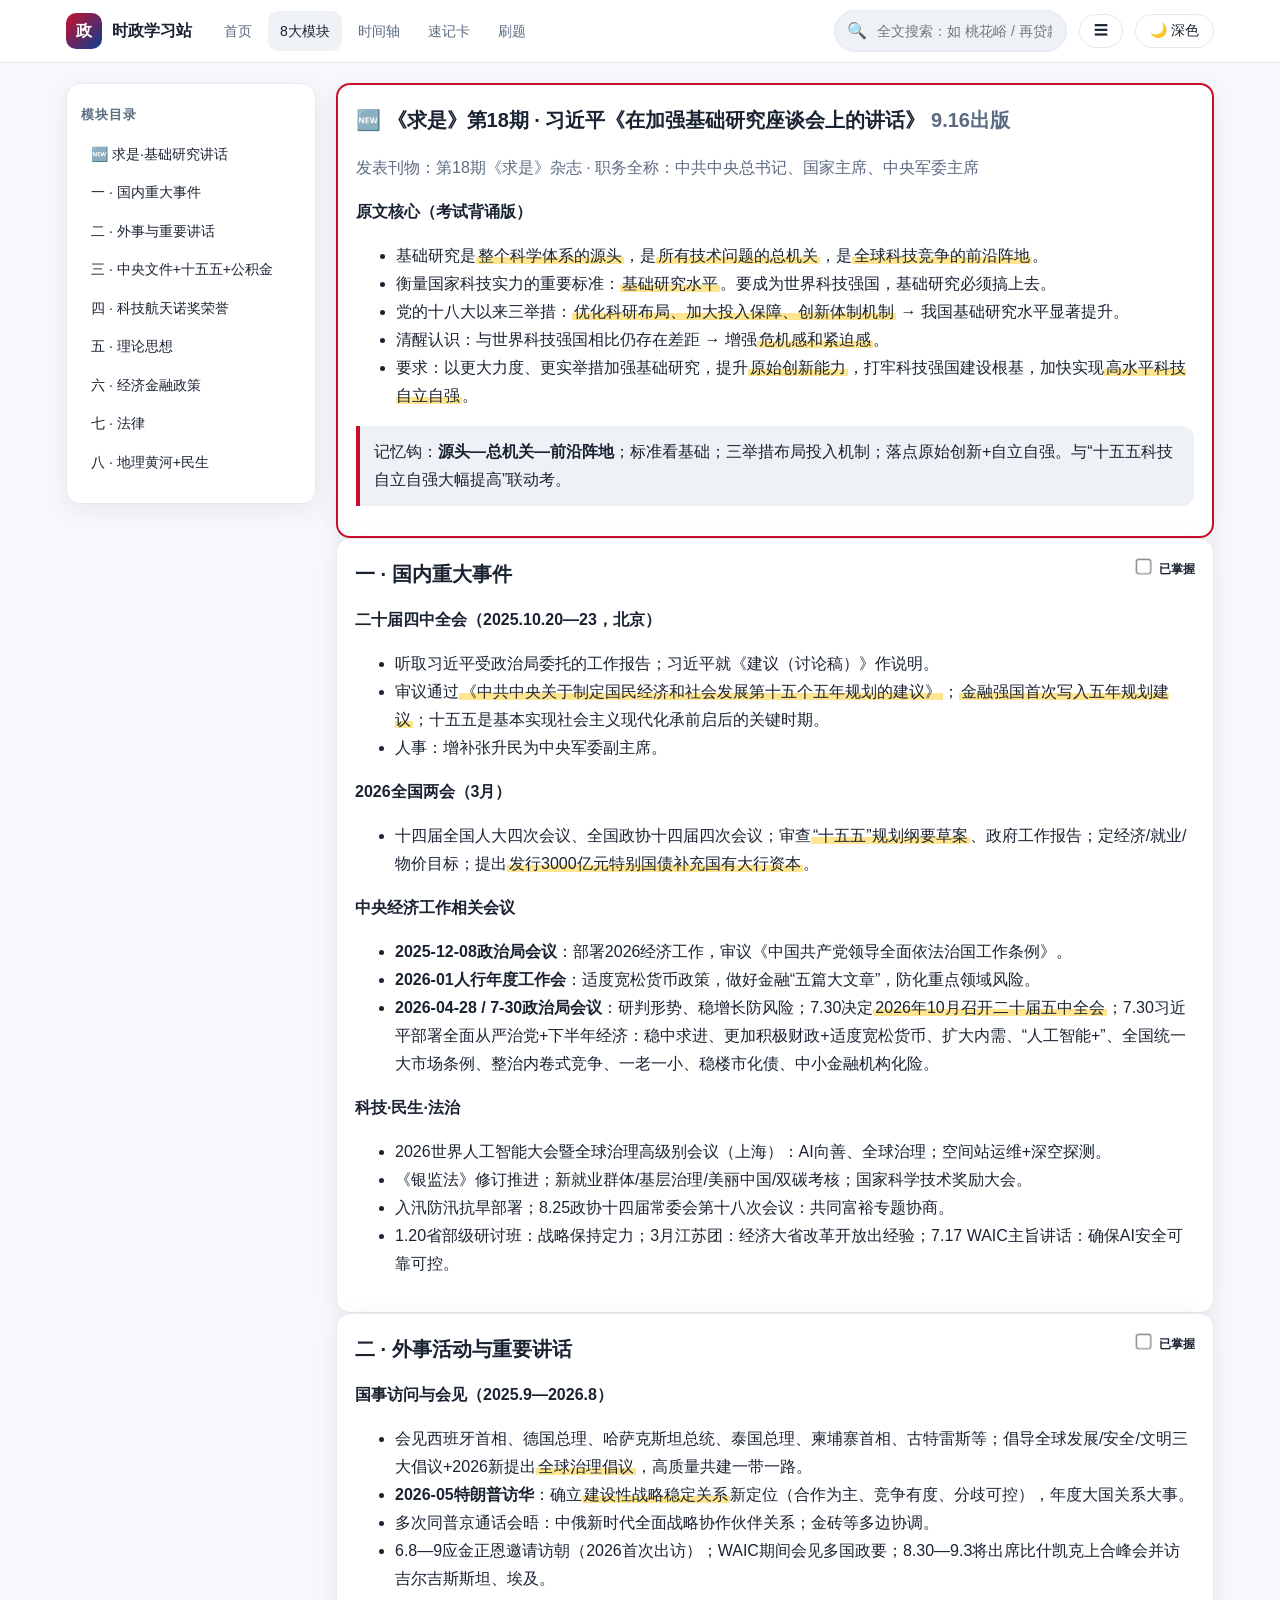
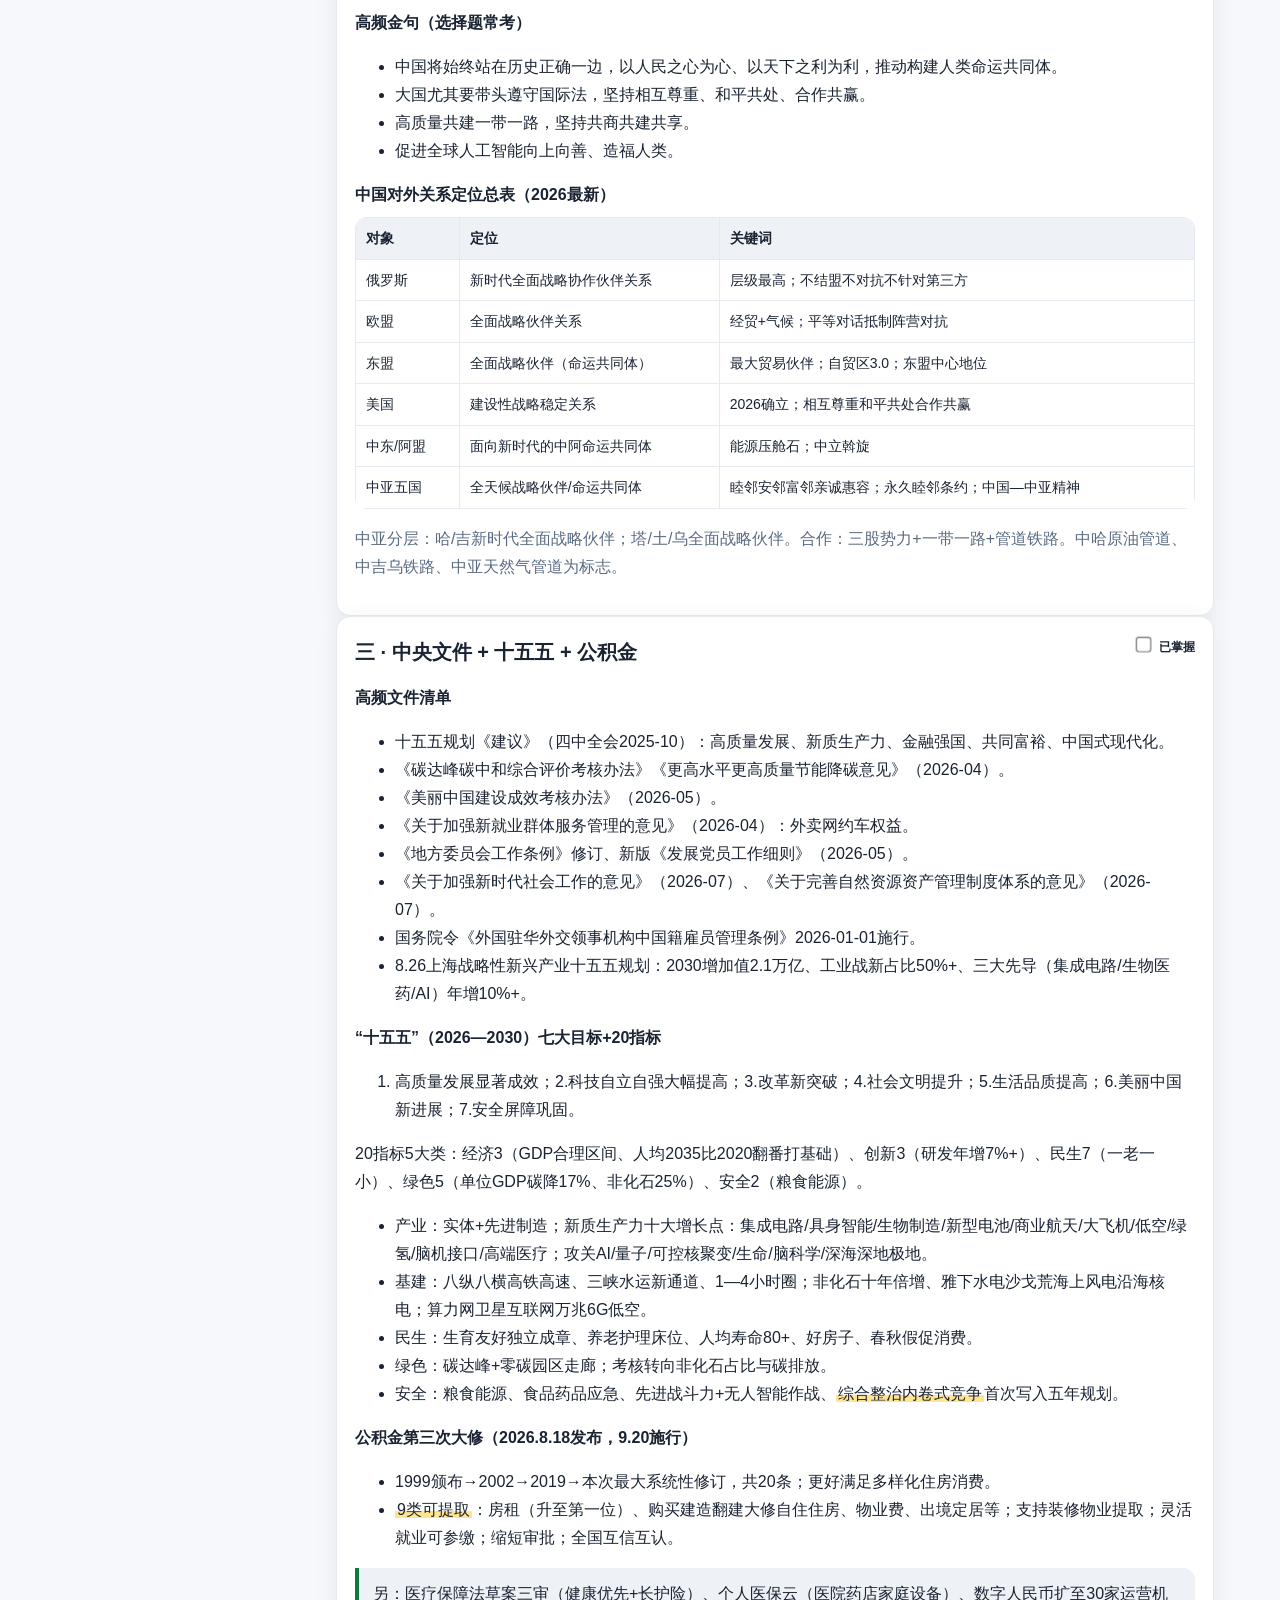
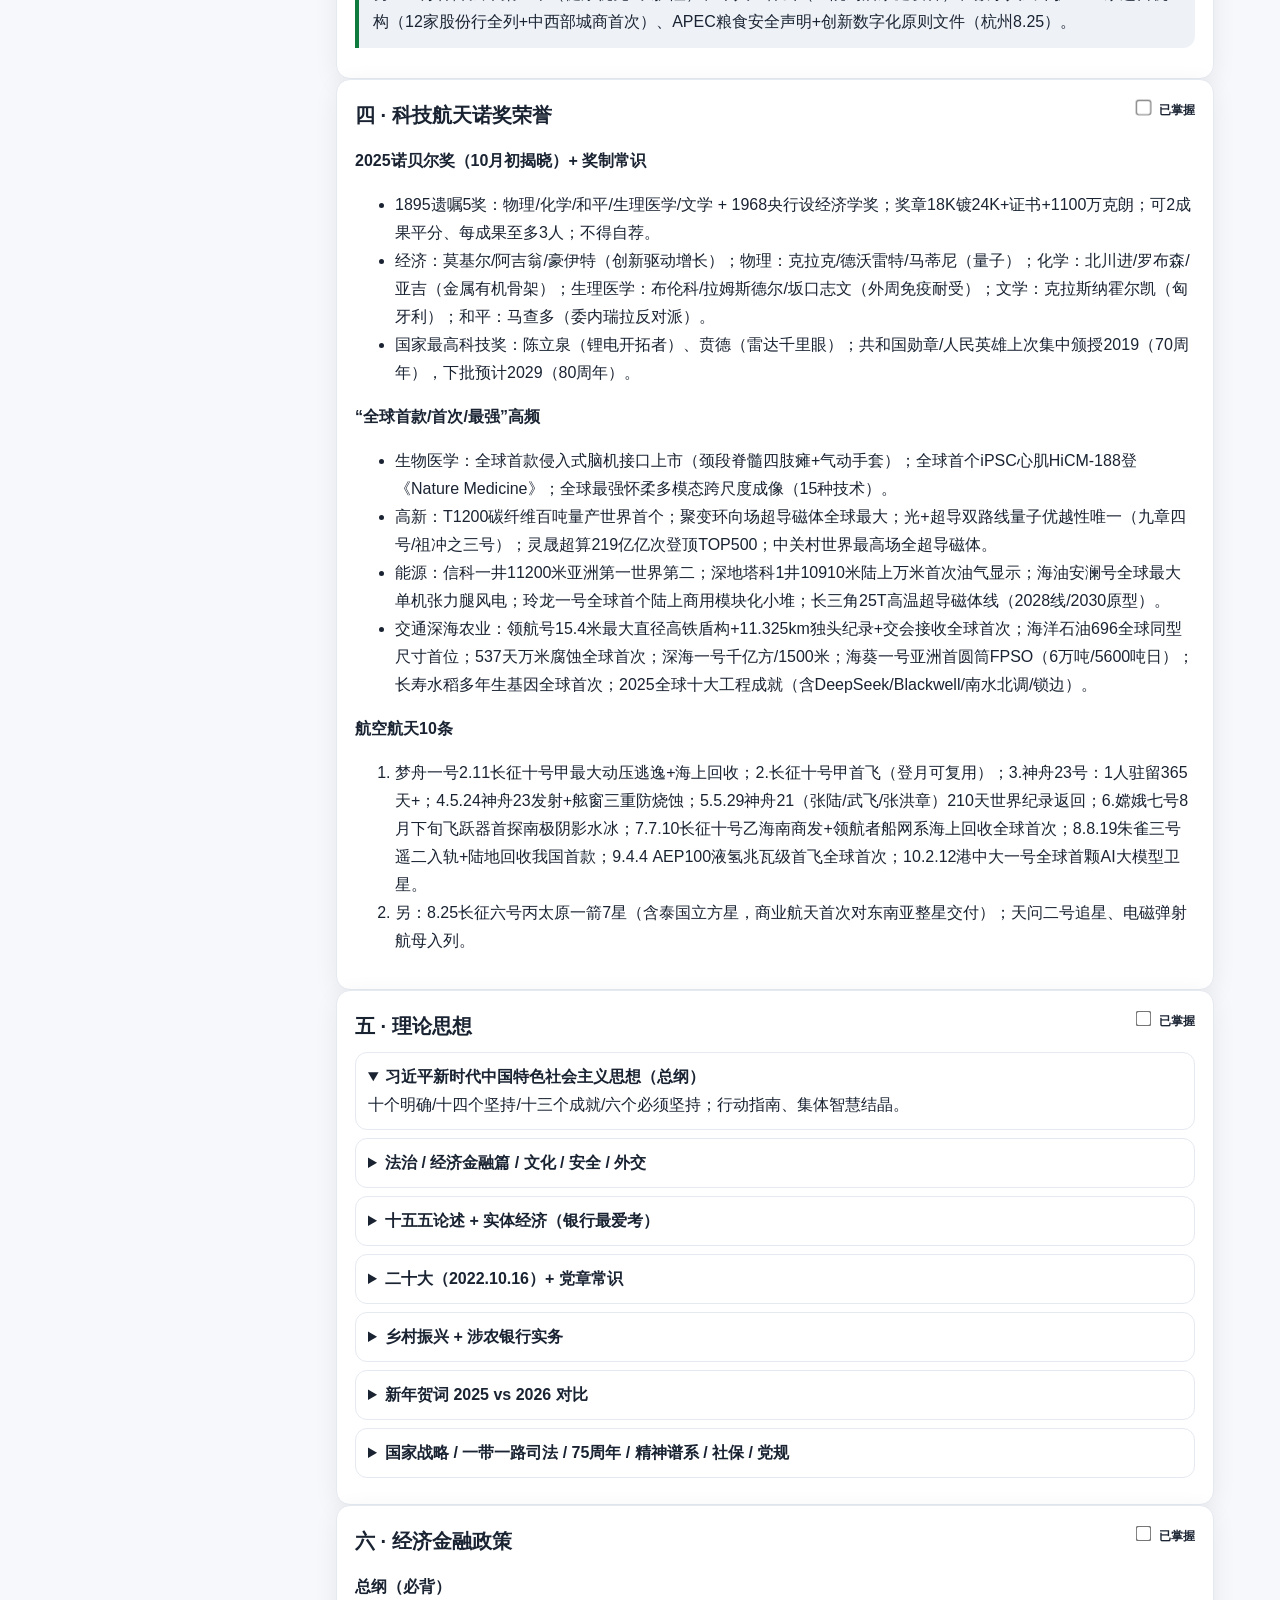
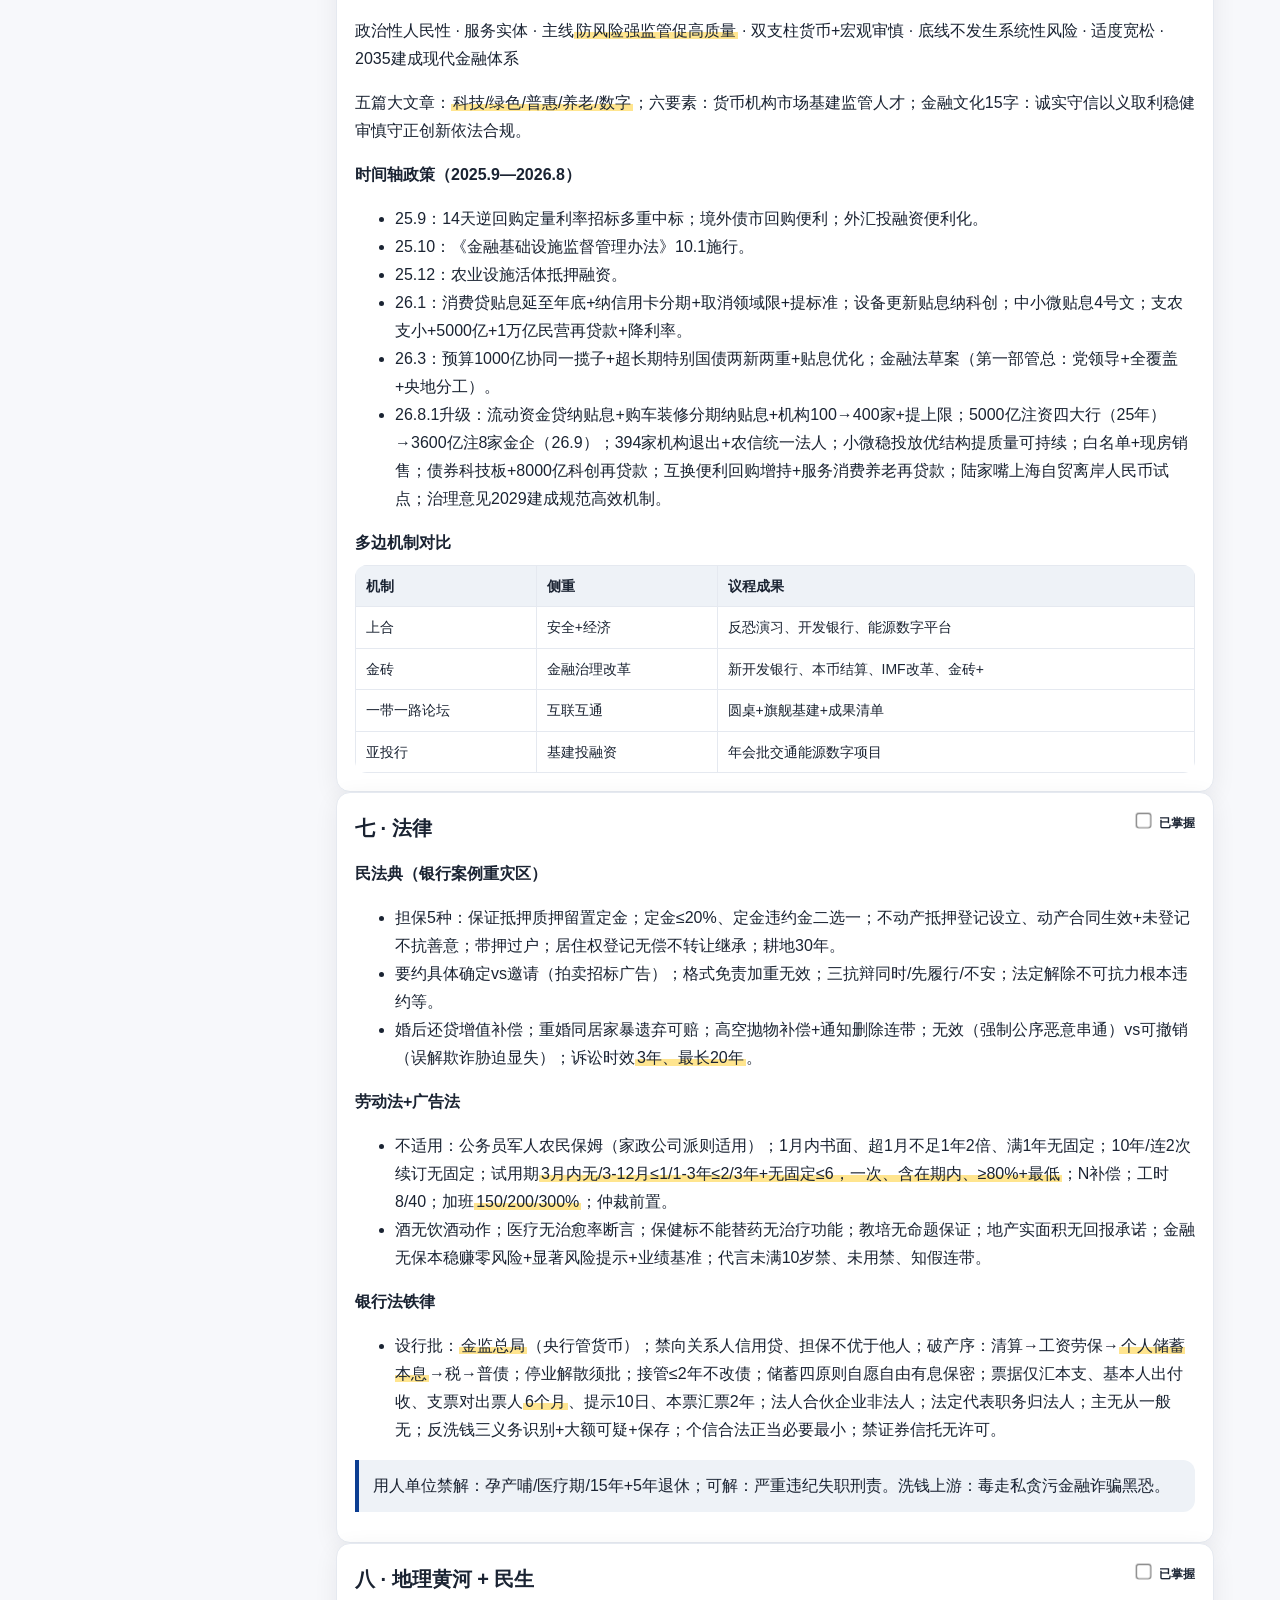
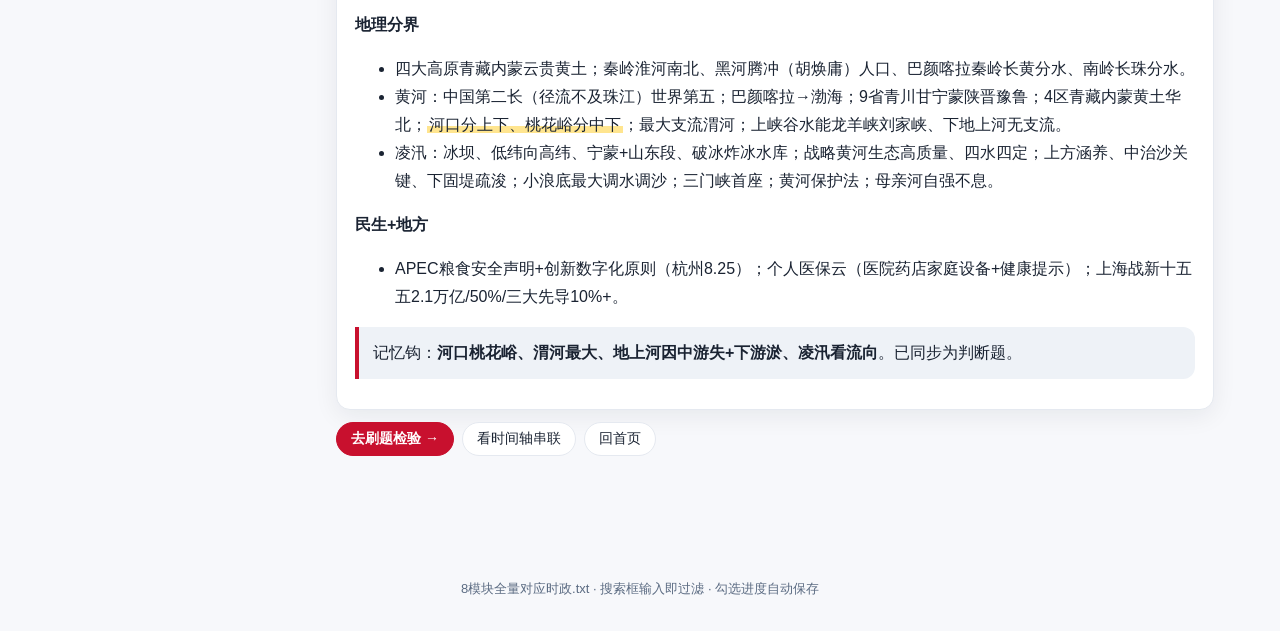
==== modules.html @ 28ad612c "Add GitHub Pages study site (8 modules, quiz, flashcards, timeline) + CNAME" ====
<!doctype html>
<html lang="zh-CN">
<head>
<meta charset="utf-8"><meta name="viewport" content="width=device-width,initial-scale=1">
<title>8大模块详解 · 时政学习站</title>
<link rel="stylesheet" href="assets/css/style.css">
</head>
<body>
<header class="topbar"><div class="topbar-in">
<a class="brand" href="index.html"><span class="brand-mark">政</span><span>时政学习站</span></a>
<nav class="nav"><a href="index.html">首页</a><a href="modules.html">8大模块</a><a href="timeline.html">时间轴</a><a href="flashcards.html">速记卡</a><a href="quiz.html">刷题</a></nav>
<div class="spacer"></div>
<div class="searchbox">🔍<input id="q" placeholder="全文搜索：如 桃花峪 / 再贷款 / 长护险…"></div>
<button class="btn ghost" id="menuBtn">☰</button>
<button class="btn" id="themeBtn" onclick="toggleTheme()">🌙 深色</button>
</div></header>
<div class="layout">
<aside class="side">
<h3>模块目录</h3>
<a href="#m0">🆕 求是·基础研究讲话</a>
<a href="#m1">一 · 国内重大事件</a>
<a href="#m2">二 · 外事与重要讲话</a>
<a href="#m3">三 · 中央文件+十五五+公积金</a>
<a href="#m4">四 · 科技航天诺奖荣誉</a>
<a href="#m5">五 · 理论思想</a>
<a href="#m6">六 · 经济金融政策</a>
<a href="#m7">七 · 法律</a>
<a href="#m8">八 · 地理黄河+民生</a>
<div class="muted" id="searchCount" style="font-size:13px;margin-top:8px"></div>
</aside>
<main class="main">

<div class="card section searchable" id="m0" style="border:2px solid var(--brand)">
<h2>🆕 《求是》第18期 · 习近平《在加强基础研究座谈会上的讲话》 <span class="muted">9.16出版</span></h2>
<p class="muted">发表刊物：第18期《求是》杂志 · 职务全称：中共中央总书记、国家主席、中央军委主席</p>
<h3>原文核心（考试背诵版）</h3>
<ul>
<li>基础研究是<span class="hl">整个科学体系的源头</span>，是<span class="hl">所有技术问题的总机关</span>，是<span class="hl">全球科技竞争的前沿阵地</span>。</li>
<li>衡量国家科技实力的重要标准：<span class="hl">基础研究水平</span>。要成为世界科技强国，基础研究必须搞上去。</li>
<li>党的十八大以来三举措：<span class="hl">优化科研布局、加大投入保障、创新体制机制</span> → 我国基础研究水平显著提升。</li>
<li>清醒认识：与世界科技强国相比仍存在差距 → 增强<span class="hl">危机感和紧迫感</span>。</li>
<li>要求：以更大力度、更实举措加强基础研究，提升<span class="hl">原始创新能力</span>，打牢科技强国建设根基，加快实现<span class="hl">高水平科技自立自强</span>。</li>
</ul>
<div class="callout">记忆钩：<b>源头—总机关—前沿阵地</b>；标准看基础；三举措布局投入机制；落点原始创新+自立自强。与“十五五科技自立自强大幅提高”联动考。</div>
</div>

<div class="card section searchable" id="m1">
<h2>一 · 国内重大事件 <label class="mark-done"><input type="checkbox" class="done" data-key="m1"> 已掌握</label></h2>
<h3>二十届四中全会（2025.10.20—23，北京）</h3>
<ul><li>听取习近平受政治局委托的工作报告；习近平就《建议（讨论稿）》作说明。</li>
<li>审议通过<span class="hl">《中共中央关于制定国民经济和社会发展第十五个五年规划的建议》</span>；<span class="hl">金融强国首次写入五年规划建议</span>；十五五是基本实现社会主义现代化承前启后的关键时期。</li>
<li>人事：增补张升民为中央军委副主席。</li></ul>
<h3>2026全国两会（3月）</h3>
<ul><li>十四届全国人大四次会议、全国政协十四届四次会议；审查<span class="hl">“十五五”规划纲要草案</span>、政府工作报告；定经济/就业/物价目标；提出<span class="hl">发行3000亿元特别国债补充国有大行资本</span>。</li></ul>
<h3>中央经济工作相关会议</h3>
<ul><li><b>2025-12-08政治局会议</b>：部署2026经济工作，审议《中国共产党领导全面依法治国工作条例》。</li>
<li><b>2026-01人行年度工作会</b>：适度宽松货币政策，做好金融“五篇大文章”，防化重点领域风险。</li>
<li><b>2026-04-28 / 7-30政治局会议</b>：研判形势、稳增长防风险；7.30决定<span class="hl">2026年10月召开二十届五中全会</span>；7.30习近平部署全面从严治党+下半年经济：稳中求进、更加积极财政+适度宽松货币、扩大内需、“人工智能+”、全国统一大市场条例、整治内卷式竞争、一老一小、稳楼市化债、中小金融机构化险。</li></ul>
<h3>科技·民生·法治</h3>
<ul><li>2026世界人工智能大会暨全球治理高级别会议（上海）：AI向善、全球治理；空间站运维+深空探测。</li>
<li>《银监法》修订推进；新就业群体/基层治理/美丽中国/双碳考核；国家科学技术奖励大会。</li>
<li>入汛防汛抗旱部署；8.25政协十四届常委会第十八次会议：共同富裕专题协商。</li>
<li>1.20省部级研讨班：战略保持定力；3月江苏团：经济大省改革开放出经验；7.17 WAIC主旨讲话：确保AI安全可靠可控。</li></ul>
</div>

<div class="card section searchable" id="m2">
<h2>二 · 外事活动与重要讲话 <label class="mark-done"><input type="checkbox" class="done" data-key="m2"> 已掌握</label></h2>
<h3>国事访问与会见（2025.9—2026.8）</h3>
<ul><li>会见西班牙首相、德国总理、哈萨克斯坦总统、泰国总理、柬埔寨首相、古特雷斯等；倡导全球发展/安全/文明三大倡议+2026新提出<span class="hl">全球治理倡议</span>，高质量共建一带一路。</li>
<li><b>2026-05特朗普访华</b>：确立<span class="hl">建设性战略稳定关系</span>新定位（合作为主、竞争有度、分歧可控），年度大国关系大事。</li>
<li>多次同普京通话会晤：中俄新时代全面战略协作伙伴关系；金砖等多边协调。</li>
<li>6.8—9应金正恩邀请访朝（2026首次出访）；WAIC期间会见多国政要；8.30—9.3将出席比什凯克上合峰会并访吉尔吉斯斯坦、埃及。</li></ul>
<h3>高频金句（选择题常考）</h3>
<ul><li>中国将始终站在历史正确一边，以人民之心为心、以天下之利为利，推动构建人类命运共同体。</li>
<li>大国尤其要带头遵守国际法，坚持相互尊重、和平共处、合作共赢。</li>
<li>高质量共建一带一路，坚持共商共建共享。</li>
<li>促进全球人工智能向上向善、造福人类。</li></ul>
<h3>中国对外关系定位总表（2026最新）</h3>
<table><tr><th>对象</th><th>定位</th><th>关键词</th></tr>
<tr><td>俄罗斯</td><td>新时代全面战略协作伙伴关系</td><td>层级最高；不结盟不对抗不针对第三方</td></tr>
<tr><td>欧盟</td><td>全面战略伙伴关系</td><td>经贸+气候；平等对话抵制阵营对抗</td></tr>
<tr><td>东盟</td><td>全面战略伙伴（命运共同体）</td><td>最大贸易伙伴；自贸区3.0；东盟中心地位</td></tr>
<tr><td>美国</td><td>建设性战略稳定关系</td><td>2026确立；相互尊重和平共处合作共赢</td></tr>
<tr><td>中东/阿盟</td><td>面向新时代的中阿命运共同体</td><td>能源压舱石；中立斡旋</td></tr>
<tr><td>中亚五国</td><td>全天候战略伙伴/命运共同体</td><td>睦邻安邻富邻亲诚惠容；永久睦邻条约；中国—中亚精神</td></tr></table>
<p class="muted">中亚分层：哈/吉新时代全面战略伙伴；塔/土/乌全面战略伙伴。合作：三股势力+一带一路+管道铁路。中哈原油管道、中吉乌铁路、中亚天然气管道为标志。</p>
</div>

<div class="card section searchable" id="m3">
<h2>三 · 中央文件 + 十五五 + 公积金 <label class="mark-done"><input type="checkbox" class="done" data-key="m3"> 已掌握</label></h2>
<h3>高频文件清单</h3>
<ul><li>十五五规划《建议》（四中全会2025-10）：高质量发展、新质生产力、金融强国、共同富裕、中国式现代化。</li>
<li>《碳达峰碳中和综合评价考核办法》《更高水平更高质量节能降碳意见》（2026-04）。</li>
<li>《美丽中国建设成效考核办法》（2026-05）。</li>
<li>《关于加强新就业群体服务管理的意见》（2026-04）：外卖网约车权益。</li>
<li>《地方委员会工作条例》修订、新版《发展党员工作细则》（2026-05）。</li>
<li>《关于加强新时代社会工作的意见》（2026-07）、《关于完善自然资源资产管理制度体系的意见》（2026-07）。</li>
<li>国务院令《外国驻华外交领事机构中国籍雇员管理条例》2026-01-01施行。</li>
<li>8.26上海战略性新兴产业十五五规划：2030增加值2.1万亿、工业战新占比50%+、三大先导（集成电路/生物医药/AI）年增10%+。</li></ul>
<h3>“十五五”（2026—2030）七大目标+20指标</h3>
<ol><li>高质量发展显著成效；2.科技自立自强大幅提高；3.改革新突破；4.社会文明提升；5.生活品质提高；6.美丽中国新进展；7.安全屏障巩固。</li></ol>
<p>20指标5大类：经济3（GDP合理区间、人均2035比2020翻番打基础）、创新3（研发年增7%+）、民生7（一老一小）、绿色5（单位GDP碳降17%、非化石25%）、安全2（粮食能源）。</p>
<ul><li>产业：实体+先进制造；新质生产力十大增长点：集成电路/具身智能/生物制造/新型电池/商业航天/大飞机/低空/绿氢/脑机接口/高端医疗；攻关AI/量子/可控核聚变/生命/脑科学/深海深地极地。</li>
<li>基建：八纵八横高铁高速、三峡水运新通道、1—4小时圈；非化石十年倍增、雅下水电沙戈荒海上风电沿海核电；算力网卫星互联网万兆6G低空。</li>
<li>民生：生育友好独立成章、养老护理床位、人均寿命80+、好房子、春秋假促消费。</li>
<li>绿色：碳达峰+零碳园区走廊；考核转向非化石占比与碳排放。</li>
<li>安全：粮食能源、食品药品应急、先进战斗力+无人智能作战、<span class="hl">综合整治内卷式竞争</span>首次写入五年规划。</li></ul>
<h3>公积金第三次大修（2026.8.18发布，9.20施行）</h3>
<ul><li>1999颁布→2002→2019→本次最大系统性修订，共20条；更好满足多样化住房消费。</li>
<li><span class="hl">9类可提取</span>：房租（升至第一位）、购买建造翻建大修自住住房、物业费、出境定居等；支持装修物业提取；灵活就业可参缴；缩短审批；全国互信互认。</li></ul>
<div class="callout green">另：医疗保障法草案三审（健康优先+长护险）、个人医保云（医院药店家庭设备）、数字人民币扩至30家运营机构（12家股份行全列+中西部城商首次）、APEC粮食安全声明+创新数字化原则文件（杭州8.25）。</div>
</div>

<div class="card section searchable" id="m4">
<h2>四 · 科技航天诺奖荣誉 <label class="mark-done"><input type="checkbox" class="done" data-key="m4"> 已掌握</label></h2>
<h3>2025诺贝尔奖（10月初揭晓）+ 奖制常识</h3>
<ul><li>1895遗嘱5奖：物理/化学/和平/生理医学/文学 + 1968央行设经济学奖；奖章18K镀24K+证书+1100万克朗；可2成果平分、每成果至多3人；不得自荐。</li>
<li>经济：莫基尔/阿吉翁/豪伊特（创新驱动增长）；物理：克拉克/德沃雷特/马蒂尼（量子）；化学：北川进/罗布森/亚吉（金属有机骨架）；生理医学：布伦科/拉姆斯德尔/坂口志文（外周免疫耐受）；文学：克拉斯纳霍尔凯（匈牙利）；和平：马查多（委内瑞拉反对派）。</li>
<li>国家最高科技奖：陈立泉（锂电开拓者）、贲德（雷达千里眼）；共和国勋章/人民英雄上次集中颁授2019（70周年），下批预计2029（80周年）。</li></ul>
<h3>“全球首款/首次/最强”高频</h3>
<ul><li>生物医学：全球首款侵入式脑机接口上市（颈段脊髓四肢瘫+气动手套）；全球首个iPSC心肌HiCM-188登《Nature Medicine》；全球最强怀柔多模态跨尺度成像（15种技术）。</li>
<li>高新：T1200碳纤维百吨量产世界首个；聚变环向场超导磁体全球最大；光+超导双路线量子优越性唯一（九章四号/祖冲之三号）；灵晟超算219亿亿次登顶TOP500；中关村世界最高场全超导磁体。</li>
<li>能源：信科一井11200米亚洲第一世界第二；深地塔科1井10910米陆上万米首次油气显示；海油安澜号全球最大单机张力腿风电；玲龙一号全球首个陆上商用模块化小堆；长三角25T高温超导磁体线（2028线/2030原型）。</li>
<li>交通深海农业：领航号15.4米最大直径高铁盾构+11.325km独头纪录+交会接收全球首次；海洋石油696全球同型尺寸首位；537天万米腐蚀全球首次；深海一号千亿方/1500米；海葵一号亚洲首圆筒FPSO（6万吨/5600吨日）；长寿水稻多年生基因全球首次；2025全球十大工程成就（含DeepSeek/Blackwell/南水北调/锁边）。</li></ul>
<h3>航空航天10条</h3>
<ol><li>梦舟一号2.11长征十号甲最大动压逃逸+海上回收；2.长征十号甲首飞（登月可复用）；3.神舟23号：1人驻留365天+；4.5.24神舟23发射+舷窗三重防烧蚀；5.5.29神舟21（张陆/武飞/张洪章）210天世界纪录返回；6.嫦娥七号8月下旬飞跃器首探南极阴影水冰；7.7.10长征十号乙海南商发+领航者船网系海上回收全球首次；8.8.19朱雀三号遥二入轨+陆地回收我国首款；9.4.4 AEP100液氢兆瓦级首飞全球首次；10.2.12港中大一号全球首颗AI大模型卫星。</li>
<li>另：8.25长征六号丙太原一箭7星（含泰国立方星，商业航天首次对东南亚整星交付）；天问二号追星、电磁弹射航母入列。</li></ol>
</div>

<div class="card section searchable" id="m5">
<h2>五 · 理论思想 <label class="mark-done"><input type="checkbox" class="done" data-key="m5"> 已掌握</label></h2>
<details open><summary>习近平新时代中国特色社会主义思想（总纲）</summary>十个明确/十四个坚持/十三个成就/六个必须坚持；行动指南、集体智慧结晶。</details>
<details><summary>法治 / 经济金融篇 / 文化 / 安全 / 外交</summary>
<ul><li>法治：党领导是根本保证、以人民为中心、依宪治国执政、统筹国内涉外。</li>
<li>经济金融篇：党中央集中统一领导；人民性；实体为天职、防风险根本任务；建金融强国走中国特色之路。</li>
<li>文化：立德树人时代新人、文化强国中华现代文明、党管媒体、根魂是优秀传统文化。</li>
<li>总体国家安全观：人民宗旨/政治根本/经济基础/军科文社保障/国际依托；统筹发展安全；政治安全根本；黑天鹅灰犀牛。</li>
<li>外交：人类命运共同体宗旨；党中央权威统领；不走国强必霸；一带一路百花园。</li></ul></details>
<details><summary>十五五论述 + 实体经济（银行最爱考）</summary>
<ul><li>说明文件：四中全会《关于建议的说明》；定位夯实基础全面发力；主题高质量发展；动力高水平自立自强+新质生产力；任务做强内循环/共同富裕/统筹安全；原则投资于物与人双向赋能。</li>
<li>实体：立身之本财富源泉强盛支柱；制造强国三化高端智能绿色；数实融合；苦练内功应对外部。</li></ul></details>
<details><summary>二十大（2022.10.16）+ 党章常识</summary>
<ul><li>两步走：2020-35基本实现现代化、35-中叶强国；中国式现代化五特征；首要高质量发展；全过程民主法治文化民生安全统一党建自我革命。</li>
<li>最高理想共产主义；最大优势密切联系群众；第一要务发展；象征党徽党旗；最高机关全国代表大会+中央委员会；六职权听审议定改选。</li></ul></details>
<details><summary>乡村振兴 + 涉农银行实务</summary>总目标农业农村现代化；总方针优先+四优先；20字方针（兴旺重点/宜居关键/文明保障/治理基础/富裕根本）；五大振兴；25/35/50三阶段；核心共同富裕；丰收节秋分/三权分置；普惠涉农不良容忍3%；现金流还款；信用档案；农行智慧三农头雁100万。</details>
<details><summary>新年贺词 2025 vs 2026 对比</summary>
<table><tr><th></th><th>2025贺词（回顾2024）</th><th>2026贺词（回顾2025）</th></tr>
<tr><td>总量</td><td>GDP超130万亿/粮1.4万亿斤</td><td>GDP140万亿/十四五收官/十五五开局</td></tr>
<tr><td>科技</td><td>新能源车1000万辆/嫦娥六号月背/梦想号/深中通道</td><td>天问二号/电磁弹射航母/AI大模型芯片</td></tr>
<tr><td>文化</td><td>麦积山/六尺巷传承</td><td>文博非遗热/悟空哪吒顶流</td></tr>
<tr><td>外交</td><td>一带一路/中非峰会</td><td>全球治理倡议/上合天津峰会/海南封关</td></tr>
<tr><td>金句</td><td>梦虽遥追则能达</td><td>山海寻梦不觉其远；小家热大家盛</td></tr></table>
<p class="muted">另：抗战胜利80周年+设台湾光复纪念日+两岸血浓于水统一大势。</p></details>
<details><summary>国家战略 / 一带一路司法 / 75周年 / 精神谱系 / 社保 / 党规</summary>
<ul><li>中国式现代化五特征；规划法定；创新核心第一动力；法治固稳利长远。</li>
<li>一带一路：150国30组织230份；司法互惠纽约公约CISG西部陆海新通道。</li>
<li>75周年：GDP679亿→126万亿/人均1.27万/货物5.9万亿7年第一；创新12位/研发第二；脱贫全面胜/7.4亿就业；79刑法/11体系/废劳教疑罪从无。</li>
<li>精神：源头建党精神；新时代脱贫抗疫三牛科学家企业家探月北斗丝路；劳模劳动工匠塞罕坝抗震。</li>
<li>社保：安全网调节器减震器；养老10.76亿95%；职业伤害试点全面推；长护险第六险十五五全覆盖；政策找人/收入+支出/15分钟圈一卡通。</li>
<li>党规：灵魂习思想；最高原则两个维护；1+4（党章+组织领导自身监督）；请示报告/八项规定减负厉行节约/问责/个人事项报告。</li></ul></details>
</div>

<div class="card section searchable" id="m6">
<h2>六 · 经济金融政策 <label class="mark-done"><input type="checkbox" class="done" data-key="m6"> 已掌握</label></h2>
<h3>总纲（必背）</h3>
<p>政治性人民性 · 服务实体 · 主线<span class="hl">防风险强监管促高质量</span> · 双支柱货币+宏观审慎 · 底线不发生系统性风险 · 适度宽松 · 2035建成现代金融体系</p>
<p>五篇大文章：<span class="hl">科技/绿色/普惠/养老/数字</span>；六要素：货币机构市场基建监管人才；金融文化15字：诚实守信以义取利稳健审慎守正创新依法合规。</p>
<h3>时间轴政策（2025.9—2026.8）</h3>
<ul><li>25.9：14天逆回购定量利率招标多重中标；境外债市回购便利；外汇投融资便利化。</li>
<li>25.10：《金融基础设施监督管理办法》10.1施行。</li>
<li>25.12：农业设施活体抵押融资。</li>
<li>26.1：消费贷贴息延至年底+纳信用卡分期+取消领域限+提标准；设备更新贴息纳科创；中小微贴息4号文；支农支小+5000亿+1万亿民营再贷款+降利率。</li>
<li>26.3：预算1000亿协同一揽子+超长期特别国债两新两重+贴息优化；金融法草案（第一部管总：党领导+全覆盖+央地分工）。</li>
<li>26.8.1升级：流动资金贷纳贴息+购车装修分期纳贴息+机构100→400家+提上限；5000亿注资四大行（25年）→3600亿注8家金企（26.9）；394家机构退出+农信统一法人；小微稳投放优结构提质量可持续；白名单+现房销售；债券科技板+8000亿科创再贷款；互换便利回购增持+服务消费养老再贷款；陆家嘴上海自贸离岸人民币试点；治理意见2029建成规范高效机制。</li></ul>
<h3>多边机制对比</h3>
<table><tr><th>机制</th><th>侧重</th><th>议程成果</th></tr>
<tr><td>上合</td><td>安全+经济</td><td>反恐演习、开发银行、能源数字平台</td></tr>
<tr><td>金砖</td><td>金融治理改革</td><td>新开发银行、本币结算、IMF改革、金砖+</td></tr>
<tr><td>一带一路论坛</td><td>互联互通</td><td>圆桌+旗舰基建+成果清单</td></tr>
<tr><td>亚投行</td><td>基建投融资</td><td>年会批交通能源数字项目</td></tr></table>
</div>

<div class="card section searchable" id="m7">
<h2>七 · 法律 <label class="mark-done"><input type="checkbox" class="done" data-key="m7"> 已掌握</label></h2>
<h3>民法典（银行案例重灾区）</h3>
<ul><li>担保5种：保证抵押质押留置定金；定金≤20%、定金违约金二选一；不动产抵押登记设立、动产合同生效+未登记不抗善意；带押过户；居住权登记无偿不转让继承；耕地30年。</li>
<li>要约具体确定vs邀请（拍卖招标广告）；格式免责加重无效；三抗辩同时/先履行/不安；法定解除不可抗力根本违约等。</li>
<li>婚后还贷增值补偿；重婚同居家暴遗弃可赔；高空抛物补偿+通知删除连带；无效（强制公序恶意串通）vs可撤销（误解欺诈胁迫显失）；诉讼时效<span class="hl">3年、最长20年</span>。</li></ul>
<h3>劳动法+广告法</h3>
<ul><li>不适用：公务员军人农民保姆（家政公司派则适用）；1月内书面、超1月不足1年2倍、满1年无固定；10年/连2次续订无固定；试用期<span class="hl">3月内无/3-12月≤1/1-3年≤2/3年+无固定≤6，一次、含在期内、≥80%+最低</span>；N补偿；工时8/40；加班<span class="hl">150/200/300%</span>；仲裁前置。</li>
<li>酒无饮酒动作；医疗无治愈率断言；保健标不能替药无治疗功能；教培无命题保证；地产实面积无回报承诺；金融无保本稳赚零风险+显著风险提示+业绩基准；代言未满10岁禁、未用禁、知假连带。</li></ul>
<h3>银行法铁律</h3>
<ul><li>设行批：<span class="hl">金监总局</span>（央行管货币）；禁向关系人信用贷、担保不优于他人；破产序：清算→工资劳保→<span class="hl">个人储蓄本息</span>→税→普债；停业解散须批；接管≤2年不改债；储蓄四原则自愿自由有息保密；票据仅汇本支、基本人出付收、支票对出票人<span class="hl">6个月</span>、提示10日、本票汇票2年；法人合伙企业非法人；法定代表职务归法人；主无从一般无；反洗钱三义务识别+大额可疑+保存；个信合法正当必要最小；禁证券信托无许可。</li></ul>
<div class="callout blue">用人单位禁解：孕产哺/医疗期/15年+5年退休；可解：严重违纪失职刑责。洗钱上游：毒走私贪污金融诈骗黑恐。</div>
</div>

<div class="card section searchable" id="m8">
<h2>八 · 地理黄河 + 民生 <label class="mark-done"><input type="checkbox" class="done" data-key="m8"> 已掌握</label></h2>
<h3>地理分界</h3>
<ul><li>四大高原青藏内蒙云贵黄土；秦岭淮河南北、黑河腾冲（胡焕庸）人口、巴颜喀拉秦岭长黄分水、南岭长珠分水。</li>
<li>黄河：中国第二长（径流不及珠江）世界第五；巴颜喀拉→渤海；9省青川甘宁蒙陕晋豫鲁；4区青藏内蒙黄土华北；<span class="hl">河口分上下、桃花峪分中下</span>；最大支流渭河；上峡谷水能龙羊峡刘家峡、下地上河无支流。</li>
<li>凌汛：冰坝、低纬向高纬、宁蒙+山东段、破冰炸冰水库；战略黄河生态高质量、四水四定；上方涵养、中治沙关键、下固堤疏浚；小浪底最大调水调沙；三门峡首座；黄河保护法；母亲河自强不息。</li></ul>
<h3>民生+地方</h3>
<ul><li>APEC粮食安全声明+创新数字化原则（杭州8.25）；个人医保云（医院药店家庭设备+健康提示）；上海战新十五五2.1万亿/50%/三大先导10%+。</li></ul>
<div class="callout">记忆钩：<b>河口桃花峪、渭河最大、地上河因中游失+下游淤、凌汛看流向</b>。已同步为判断题。</div>
</div>

<div class="toolbar"><a href="quiz.html"><button class="btn primary">去刷题检验 →</button></a><a href="timeline.html"><button class="btn">看时间轴串联</button></a><a href="index.html"><button class="btn">回首页</button></a></div>
</main>
</div>
<button class="btn primary" id="toTop">↑ 回顶</button>
<footer class="foot">8模块全量对应时政.txt · 搜索框输入即过滤 · 勾选进度自动保存</footer>
<script src="assets/js/app.js"></script>
</body>
</html>
---- assets/css/style.css ----
:root{
  --bg:#f7f8fb; --card:#ffffff; --text:#1a2332; --muted:#5b6b82;
  --line:#e5e9f0; --brand:#c8102e; --brand2:#0b3d91; --gold:#b8860b;
  --green:#0e7a3d; --chip:#eef2f7; --shadow:0 6px 24px rgba(16,24,40,.07);
  --radius:14px;
}
[data-theme="dark"]{
  --bg:#0f1420; --card:#171e30; --text:#e8edf5; --muted:#9aa8c0;
  --line:#263049; --chip:#202a42; --shadow:0 6px 24px rgba(0,0,0,.4);
}
*{box-sizing:border-box}
html{scroll-behavior:smooth}
body{margin:0;background:var(--bg);color:var(--text);font:16px/1.75 -apple-system,BlinkMacSystemFont,"Segoe UI","PingFang SC","Hiragino Sans GB","Microsoft YaHei",sans-serif}
a{color:var(--brand2)}
[data-theme="dark"] a{color:#8fb4ff}
.topbar{position:sticky;top:0;z-index:50;background:var(--card);border-bottom:1px solid var(--line);backdrop-filter:blur(8px)}
.topbar-in{max-width:1180px;margin:0 auto;padding:10px 16px;display:flex;gap:12px;align-items:center}
.brand{display:flex;gap:10px;align-items:center;text-decoration:none;color:var(--text);font-weight:800}
.brand-mark{width:36px;height:36px;border-radius:10px;background:linear-gradient(135deg,var(--brand),var(--brand2));color:#fff;display:grid;place-items:center;font-weight:900}
.nav{display:flex;gap:4px;flex-wrap:wrap;margin-left:8px}
.nav a{text-decoration:none;color:var(--muted);padding:8px 12px;border-radius:10px;font-size:14px}
.nav a.active,.nav a:hover{background:var(--chip);color:var(--text)}
.spacer{flex:1}
.searchbox{display:flex;align-items:center;gap:8px;background:var(--chip);border:1px solid var(--line);border-radius:999px;padding:6px 12px;min-width:200px}
.searchbox input{border:0;background:transparent;outline:0;color:var(--text);width:100%;font-size:14px}
.btn{border:1px solid var(--line);background:var(--card);color:var(--text);border-radius:999px;padding:7px 14px;cursor:pointer;font-size:14px}
.btn.primary{background:var(--brand);border-color:var(--brand);color:#fff;font-weight:700}
.btn.ghost{background:transparent}
.layout{max-width:1180px;margin:0 auto;padding:20px 16px 80px;display:grid;grid-template-columns:250px 1fr;gap:20px}
.side{position:sticky;top:70px;align-self:start;background:var(--card);border:1px solid var(--line);border-radius:var(--radius);padding:14px;box-shadow:var(--shadow);max-height:calc(100vh - 90px);overflow:auto}
.side h3{margin:6px 0 8px;font-size:13px;color:var(--muted);letter-spacing:.08em}
.side a{display:block;text-decoration:none;color:var(--text);padding:7px 10px;border-radius:10px;font-size:14px}
.side a:hover{background:var(--chip)}
.main{min-width:0}
.hero{background:linear-gradient(135deg,#c8102e 0%,#7a0e22 35%,#0b3d91 100%);color:#fff;border-radius:18px;padding:28px;box-shadow:var(--shadow);position:relative;overflow:hidden}
.hero::after{content:"";position:absolute;right:-60px;top:-60px;width:240px;height:240px;background:radial-gradient(circle,rgba(255,255,255,.25),transparent 70%);pointer-events:none}
.hero h1{margin:0 0 8px;font-size:28px;line-height:1.3}
.hero p{margin:6px 0;opacity:.92}
.hero .meta{display:flex;gap:8px;flex-wrap:wrap;margin-top:12px}
.tag{display:inline-flex;align-items:center;gap:6px;background:rgba(255,255,255,.16);border:1px solid rgba(255,255,255,.25);color:#fff;border-radius:999px;padding:4px 12px;font-size:13px}
.grid{display:grid;gap:14px}
.grid.c2{grid-template-columns:repeat(2,1fr)}
.grid.c3{grid-template-columns:repeat(3,1fr)}
.grid.c4{grid-template-columns:repeat(4,1fr)}
@media(max-width:980px){.layout{grid-template-columns:1fr}.side{position:static;max-height:none}.grid.c3,.grid.c4{grid-template-columns:repeat(2,1fr)}}
@media(max-width:640px){.grid.c2,.grid.c3,.grid.c4{grid-template-columns:1fr}.nav{display:none}.nav.open{display:flex;flex-basis:100%}.hero h1{font-size:22px}}
.card{background:var(--card);border:1px solid var(--line);border-radius:var(--radius);padding:18px;box-shadow:var(--shadow)}
.card h2{margin:0 0 8px;font-size:20px}
.card h3{margin:14px 0 8px;font-size:16px}
.muted{color:var(--muted)}
.kv{display:flex;gap:8px;flex-wrap:wrap}
.chip{background:var(--chip);border:1px solid var(--line);border-radius:999px;padding:3px 11px;font-size:13px}
.chip.red{background:#fdecec;border-color:#f5c2c2;color:#a00}
[data-theme="dark"] .chip.red{background:#3a1d22;color:#ffb4b4;border-color:#5a2a32}
table{width:100%;border-collapse:collapse;font-size:14px;background:var(--card);border-radius:12px;overflow:hidden}
th,td{border:1px solid var(--line);padding:8px 10px;text-align:left;vertical-align:top}
th{background:var(--chip)}
.section{scroll-margin-top:80px}
.hl{background:linear-gradient(transparent 60%,#ffe58f 60%);padding:0 2px}
[data-theme="dark"] .hl{background:linear-gradient(transparent 60%,#5a4a00 60%)}
.callout{border-left:4px solid var(--brand);background:var(--chip);border-radius:0 12px 12px 0;padding:12px 14px;margin:12px 0}
.callout.blue{border-color:var(--brand2)}
.callout.green{border-color:var(--green)}
.progress-wrap{background:var(--card);border:1px solid var(--line);border-radius:var(--radius);padding:14px}
.progress-bar{height:10px;background:var(--chip);border-radius:999px;overflow:hidden}
.progress-bar i{display:block;height:100%;width:0;background:linear-gradient(90deg,var(--brand),var(--gold));transition:width .3s}
.timeline{position:relative;margin:10px 0 0 8px;padding-left:22px;border-left:3px solid var(--line)}
.tl-item{position:relative;margin:0 0 16px}
.tl-item::before{content:"";position:absolute;left:-31px;top:6px;width:14px;height:14px;border-radius:50%;background:var(--brand);border:3px solid var(--card);box-shadow:0 0 0 2px var(--brand)}
.tl-date{display:inline-block;font-size:12px;font-weight:800;background:var(--brand2);color:#fff;border-radius:999px;padding:2px 10px;margin-bottom:6px}
.quiz-q{background:var(--card);border:1px solid var(--line);border-radius:var(--radius);padding:16px;margin-bottom:12px}
.quiz-q.correct{border-color:#2da44e}
.quiz-q.wrong{border-color:var(--brand)}
.opts label{display:block;border:1px solid var(--line);border-radius:10px;padding:8px 10px;margin:6px 0;cursor:pointer;font-size:14px}
.opts label:hover{background:var(--chip)}
.opts input{margin-right:8px}
.ans{display:none;margin-top:8px;font-size:14px;background:var(--chip);border-radius:10px;padding:8px 10px}
.quiz-q.show .ans{display:block}
.flash-grid{display:grid;grid-template-columns:repeat(auto-fill,minmax(240px,1fr));gap:12px}
.flash{perspective:1000px;cursor:pointer;min-height:170px}
.flash-in{position:relative;width:100%;height:100%;min-height:170px;transform-style:preserve-3d;transition:transform .5s}
.flash.flip .flash-in{transform:rotateY(180deg)}
.face{position:absolute;inset:0;backface-visibility:hidden;border-radius:14px;padding:16px;border:1px solid var(--line);background:var(--card);box-shadow:var(--shadow);display:flex;flex-direction:column;justify-content:center}
.face.back{transform:rotateY(180deg);background:linear-gradient(135deg,#0b3d91,#1a6ff5);color:#fff;border-color:transparent}
.toolbar{display:flex;gap:8px;flex-wrap:wrap;align-items:center;margin:12px 0}
.toc{display:grid;gap:10px}
.foot{text-align:center;color:var(--muted);font-size:13px;padding:30px 16px}
#toTop{position:fixed;right:18px;bottom:18px;display:none}
.kbd{font-family:ui-monospace,Menlo,Consolas,monospace;background:var(--chip);border:1px solid var(--line);border-bottom-width:2px;border-radius:6px;padding:0 6px;font-size:13px}
details{background:var(--card);border:1px solid var(--line);border-radius:12px;padding:10px 12px;margin:8px 0}
summary{cursor:pointer;font-weight:700}
.mark-done{float:right;font-size:12px}
input[type="checkbox"].done{transform:scale(1.2);margin-right:6px}
.search-hit{outline:2px solid var(--gold)}
@media print{.topbar,.side,#toTop,.toolbar.no-print{display:none}.layout{grid-template-columns:1fr}.card,.quiz-q{break-inside:avoid;box-shadow:none}}
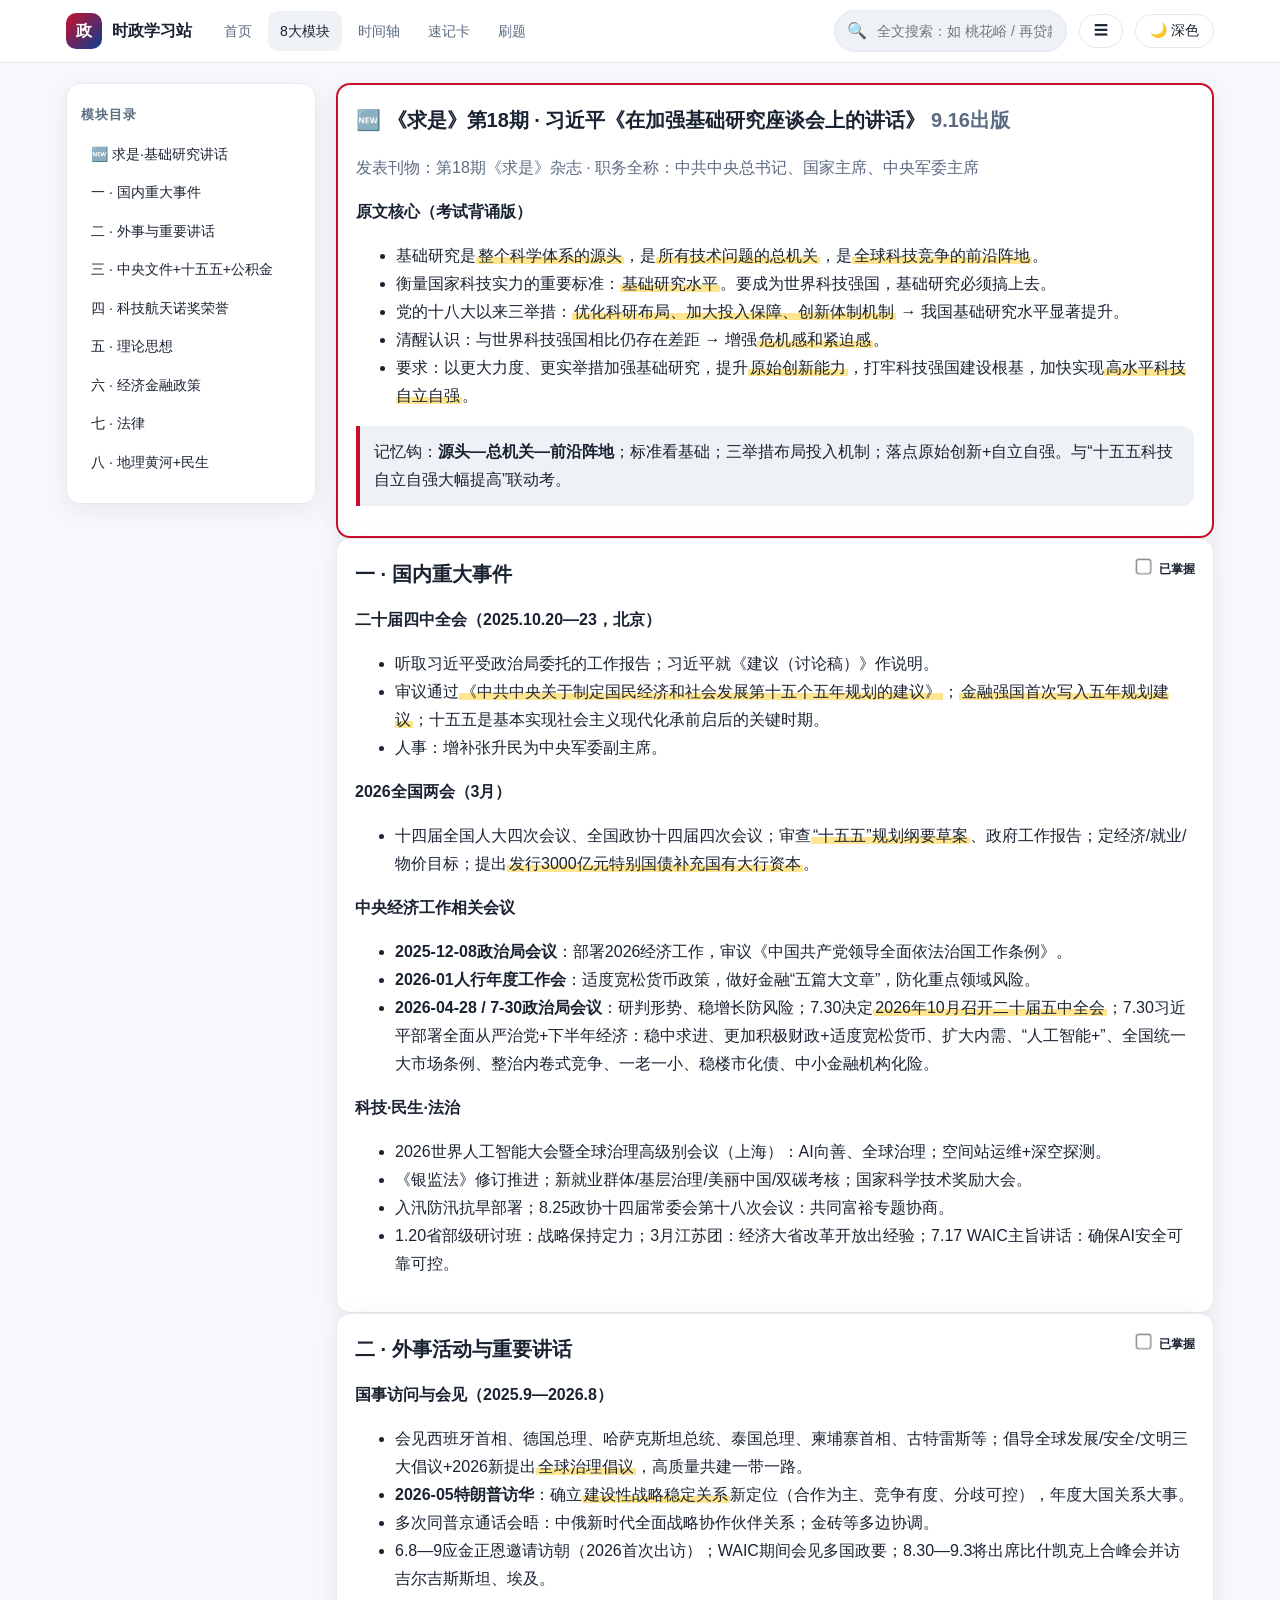
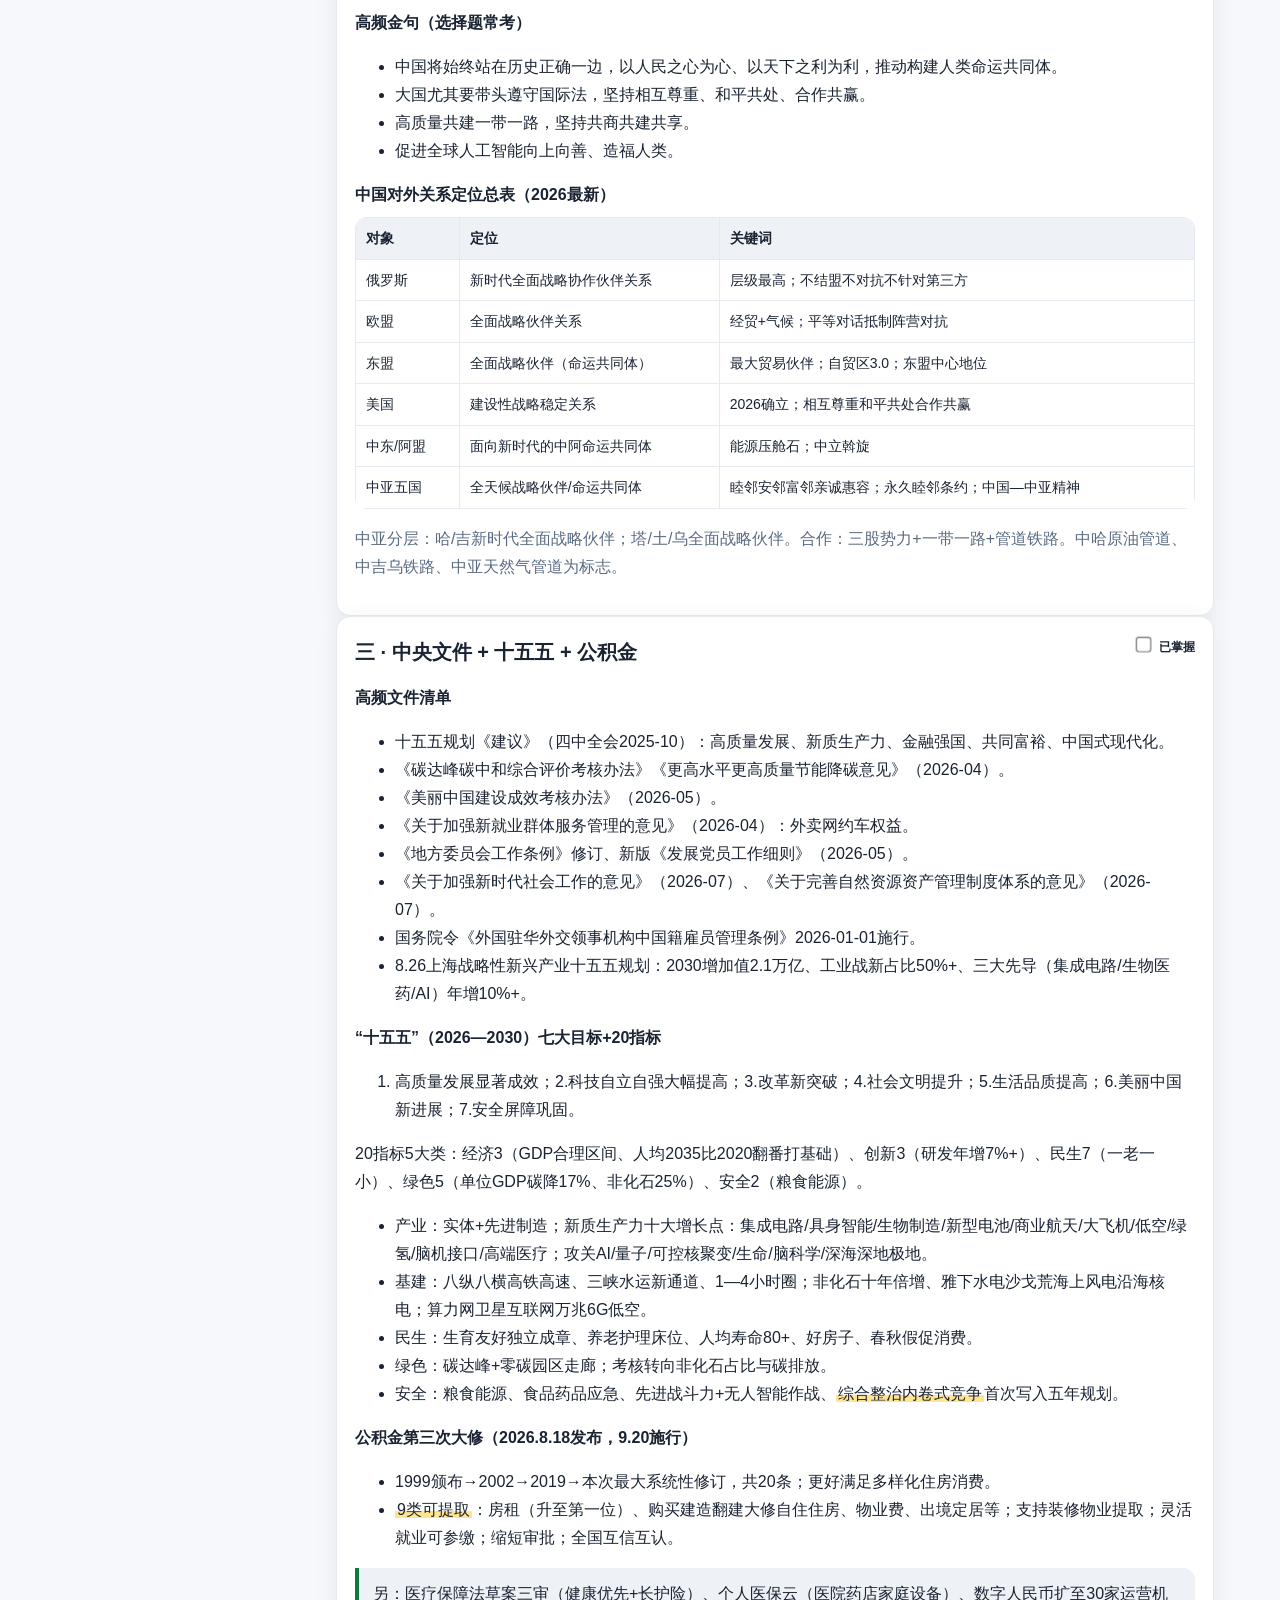
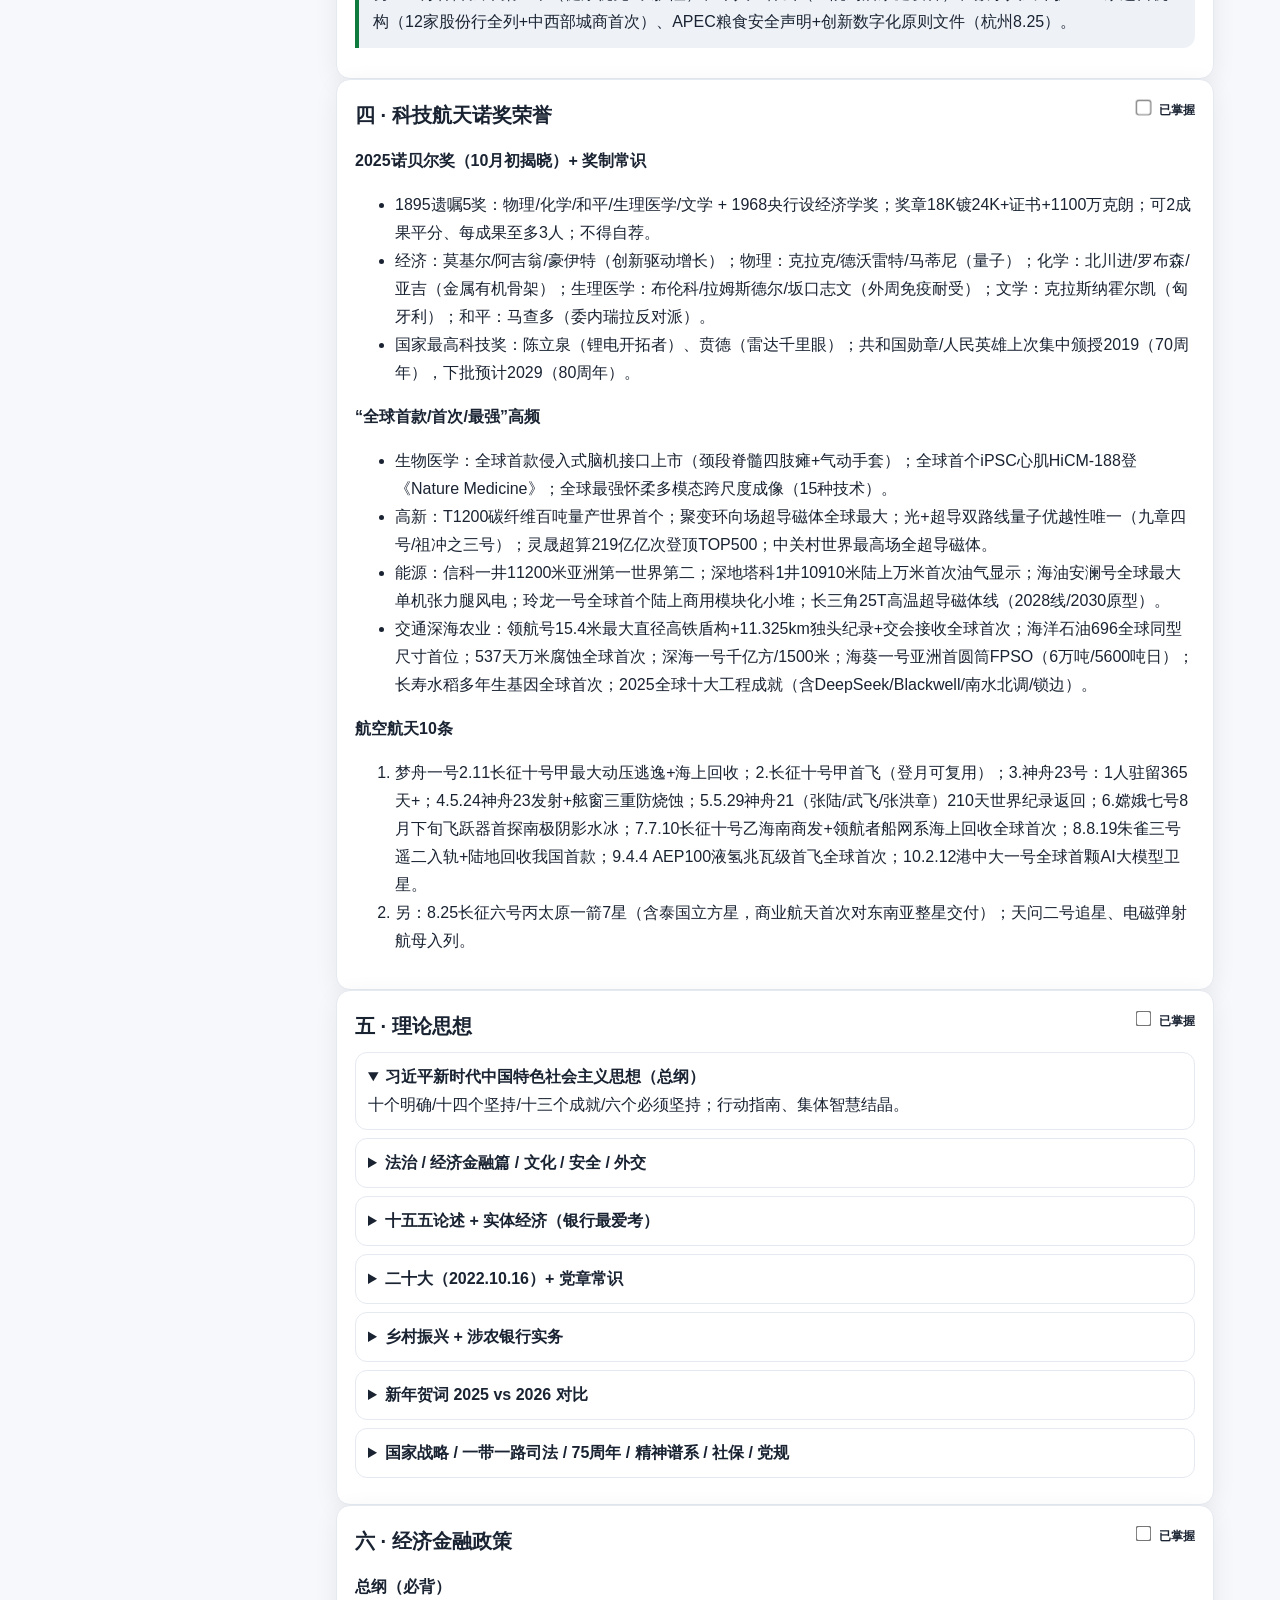
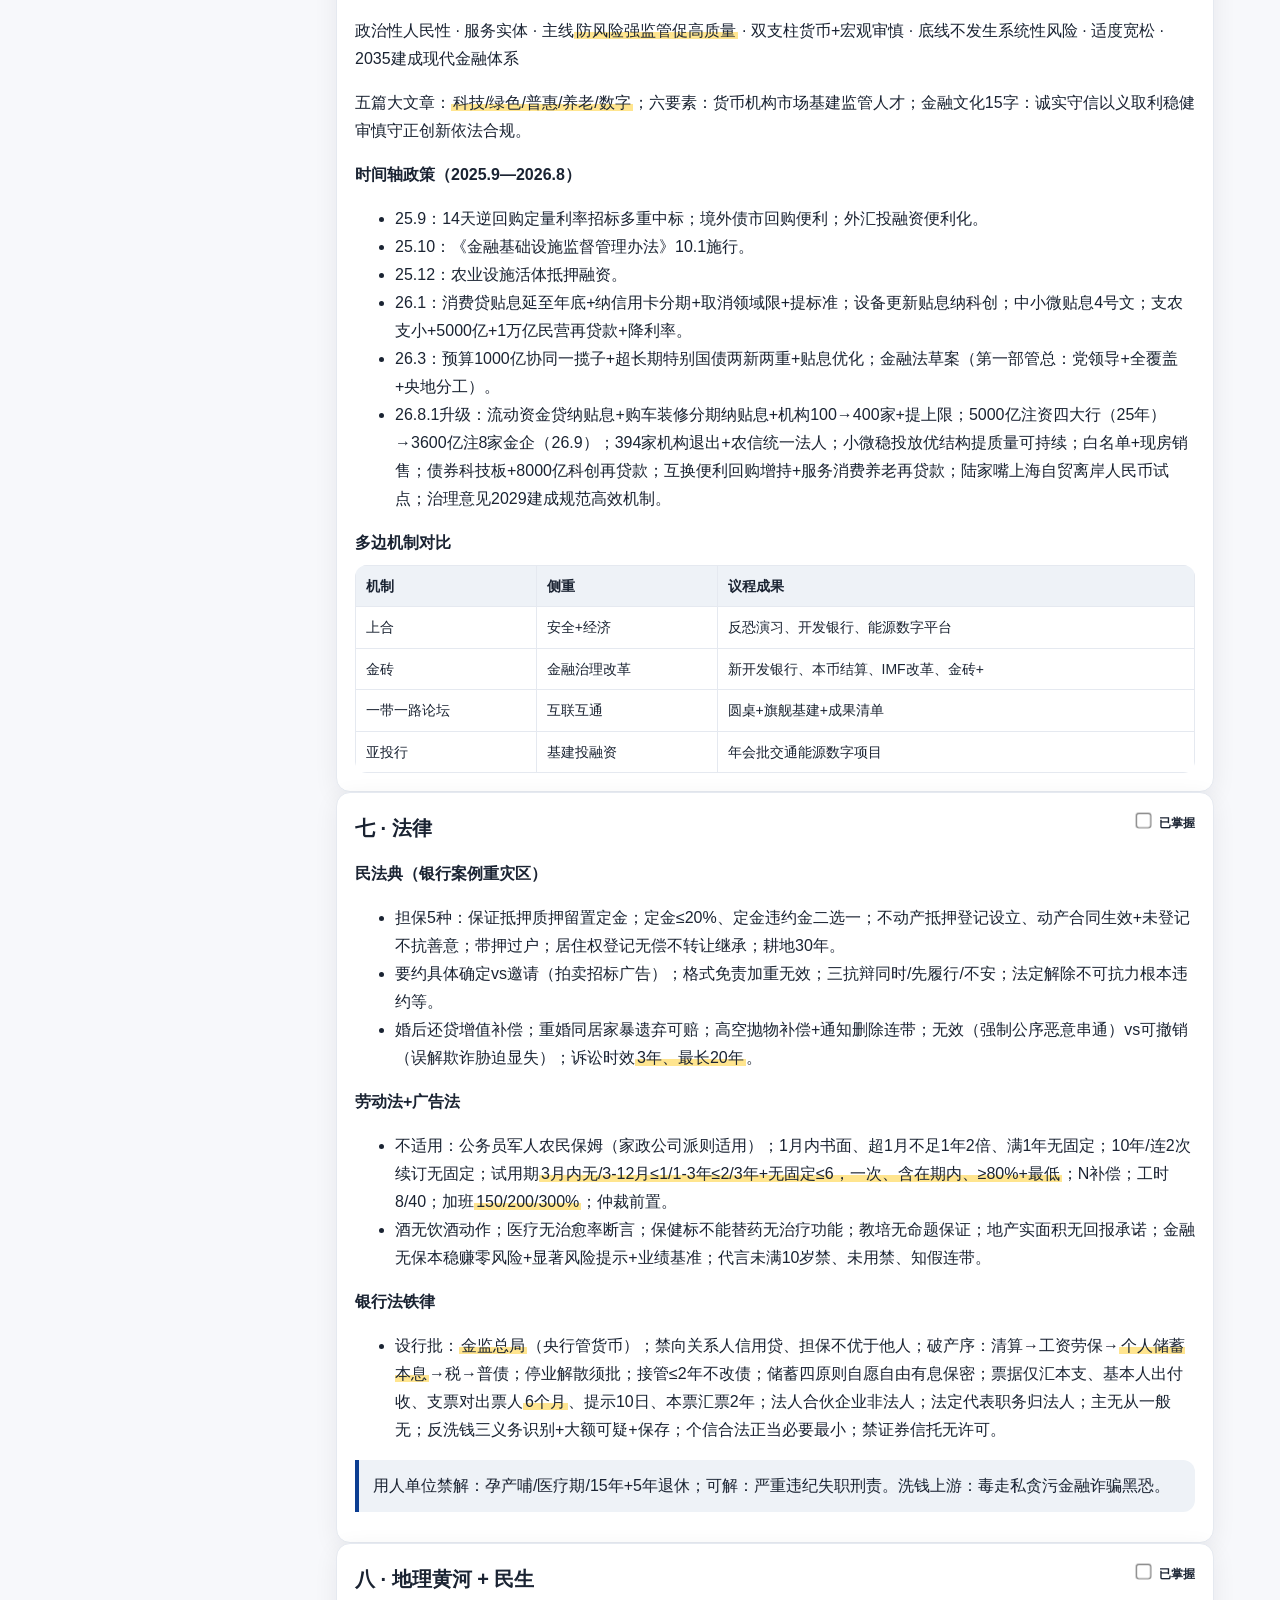
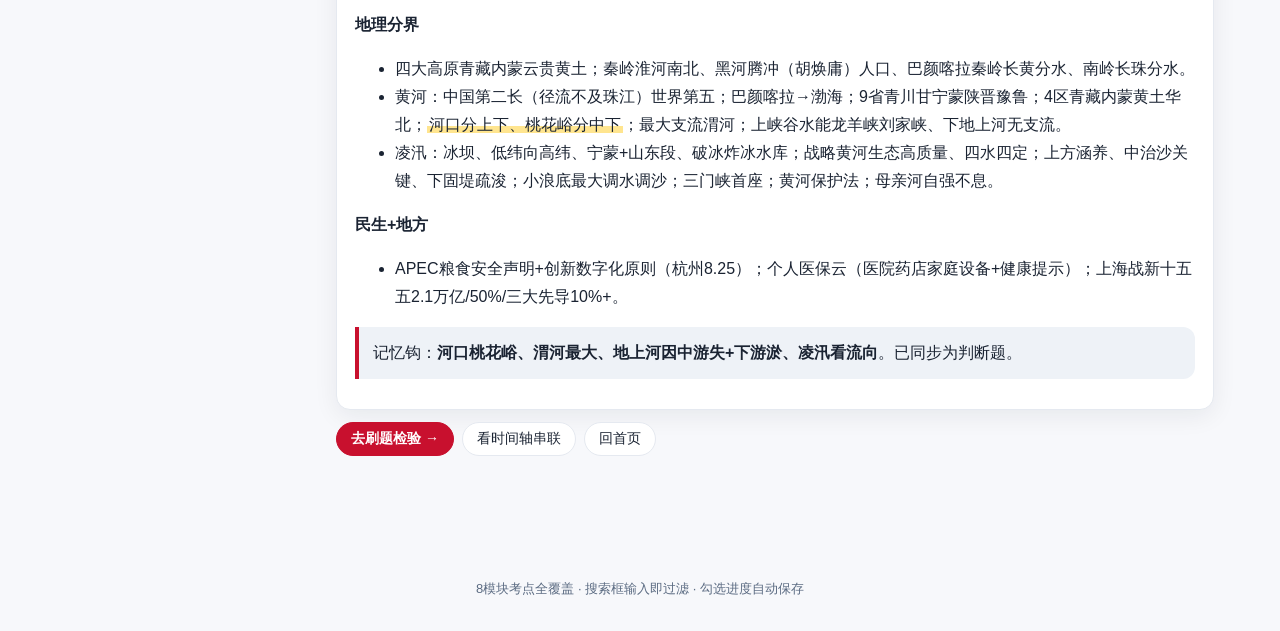
==== commit 3e2f0fcc: "Remove 时政.txt references from site copy" ====
--- a/modules.html
+++ b/modules.html
@@ -209,7 +209,7 @@
 </main>
 </div>
 <button class="btn primary" id="toTop">↑ 回顶</button>
-<footer class="foot">8模块全量对应时政.txt · 搜索框输入即过滤 · 勾选进度自动保存</footer>
+<footer class="foot">8模块考点全覆盖 · 搜索框输入即过滤 · 勾选进度自动保存</footer>
 <script src="assets/js/app.js"></script>
 </body>
 </html>
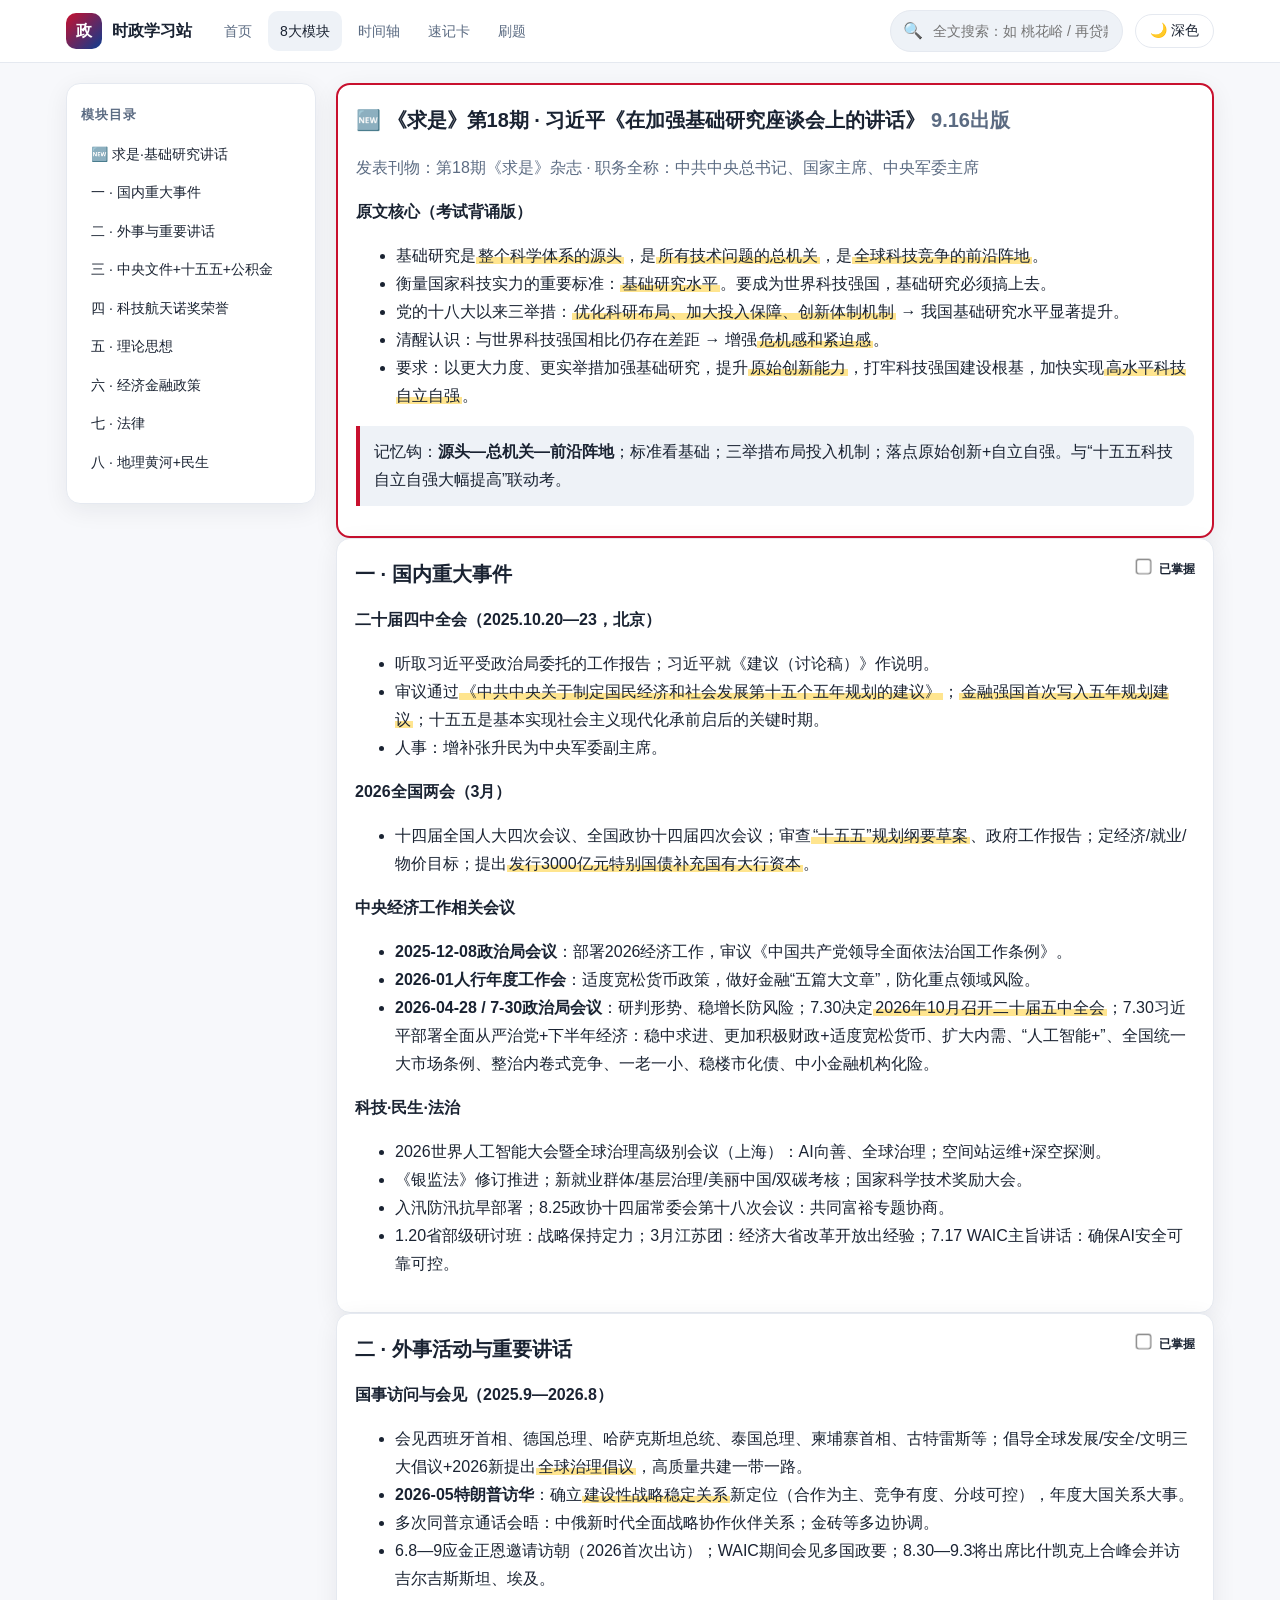
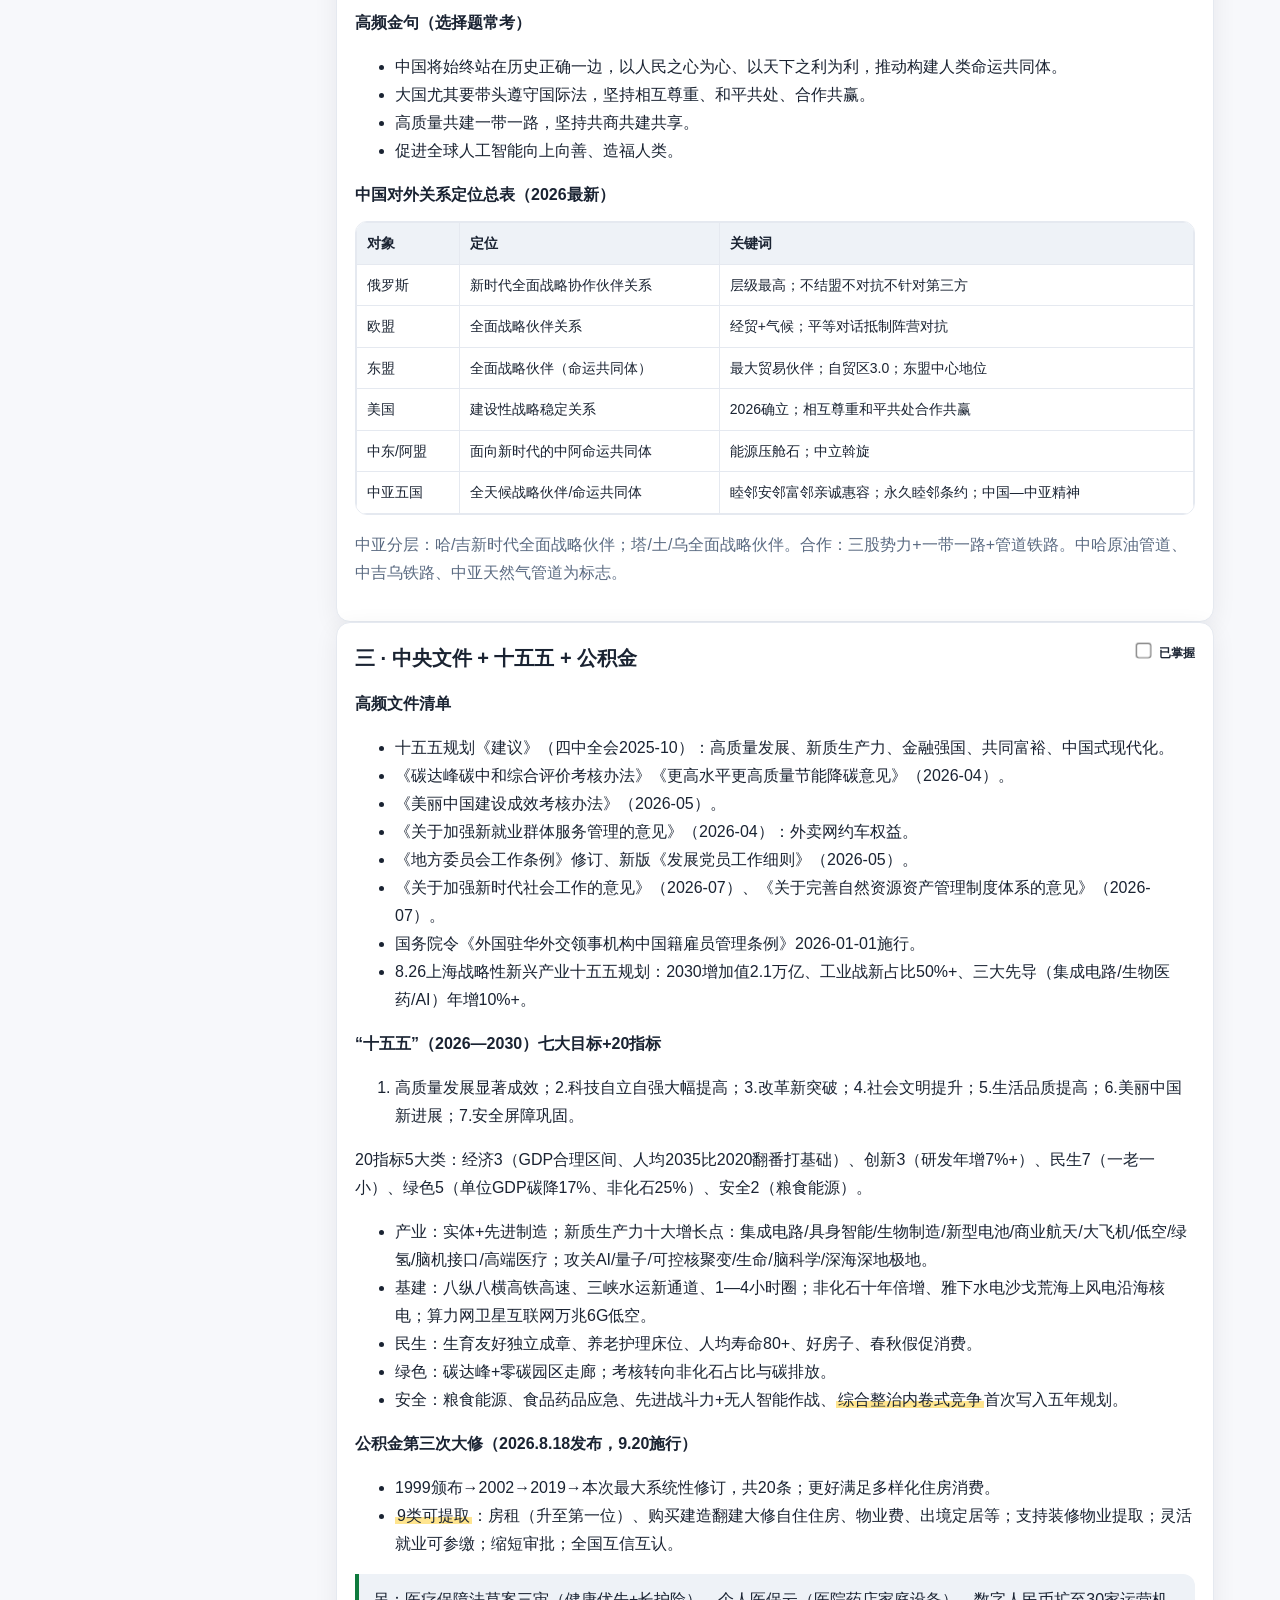
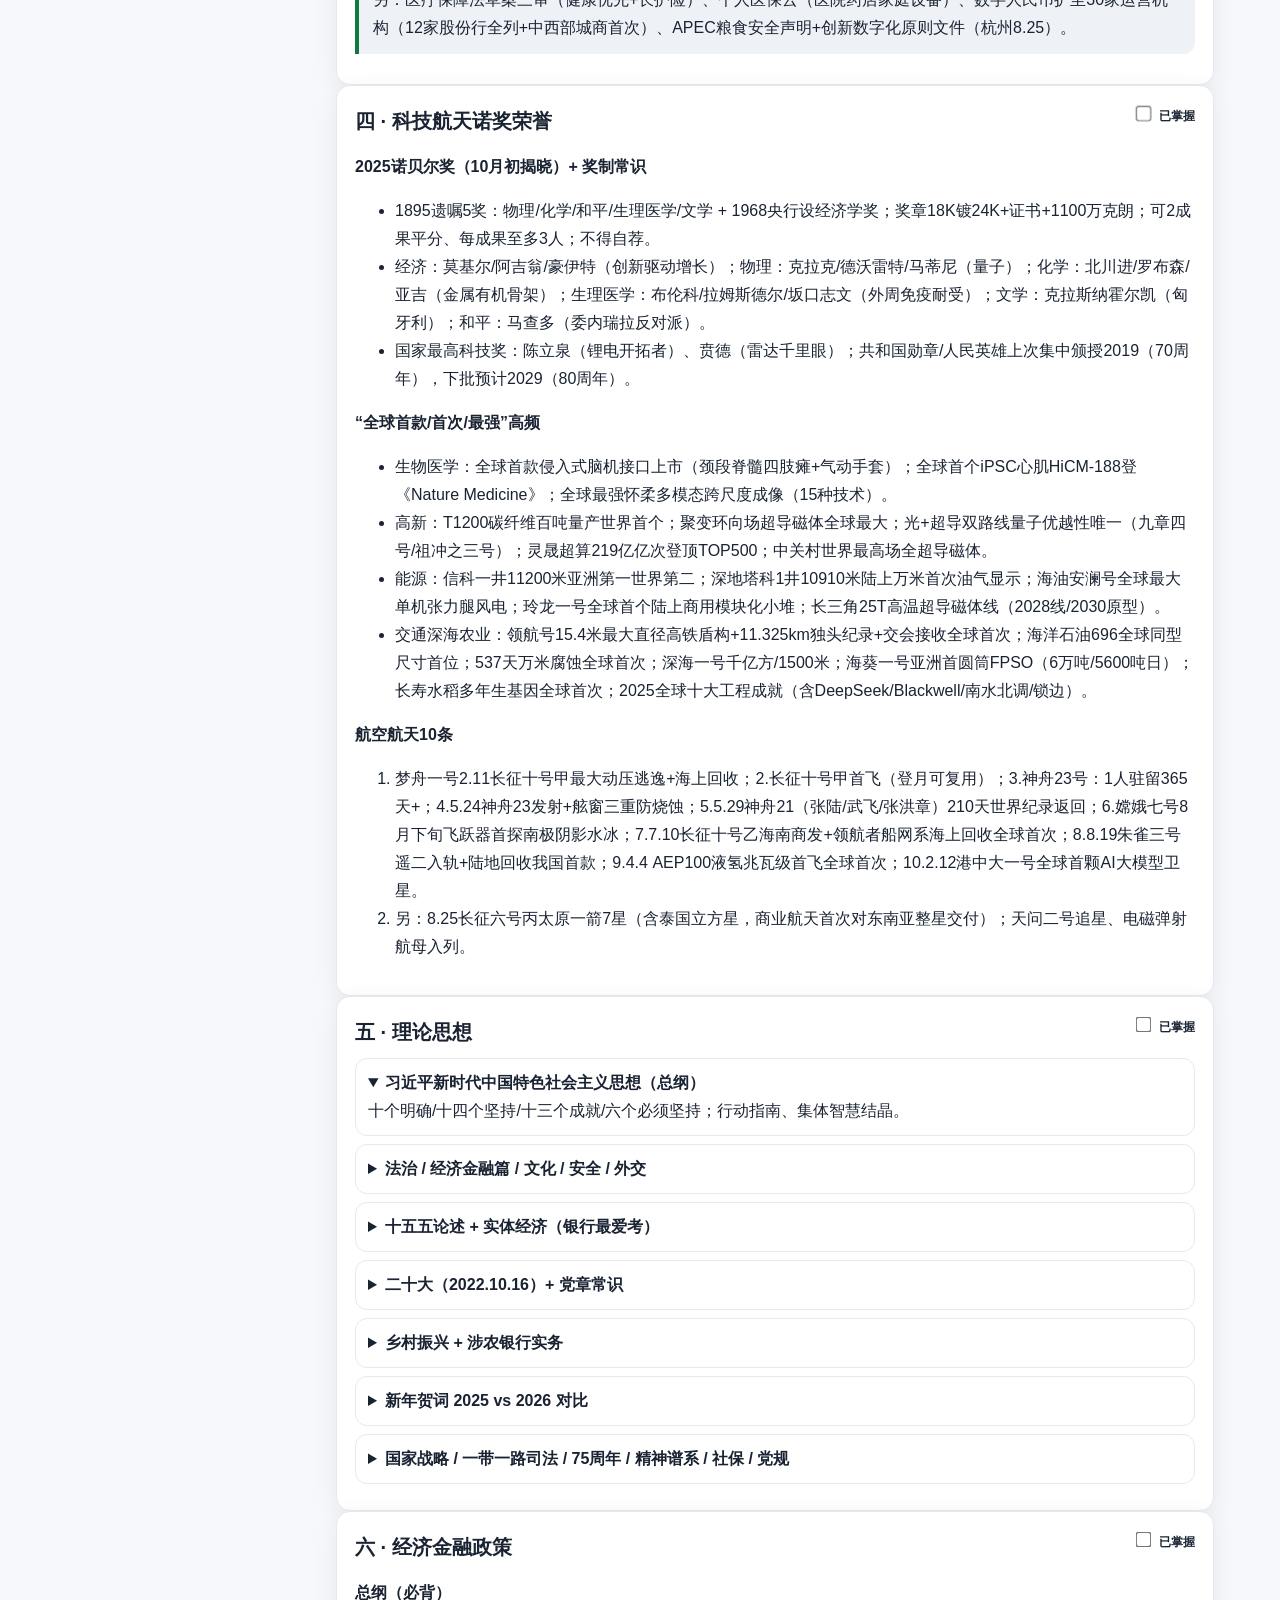
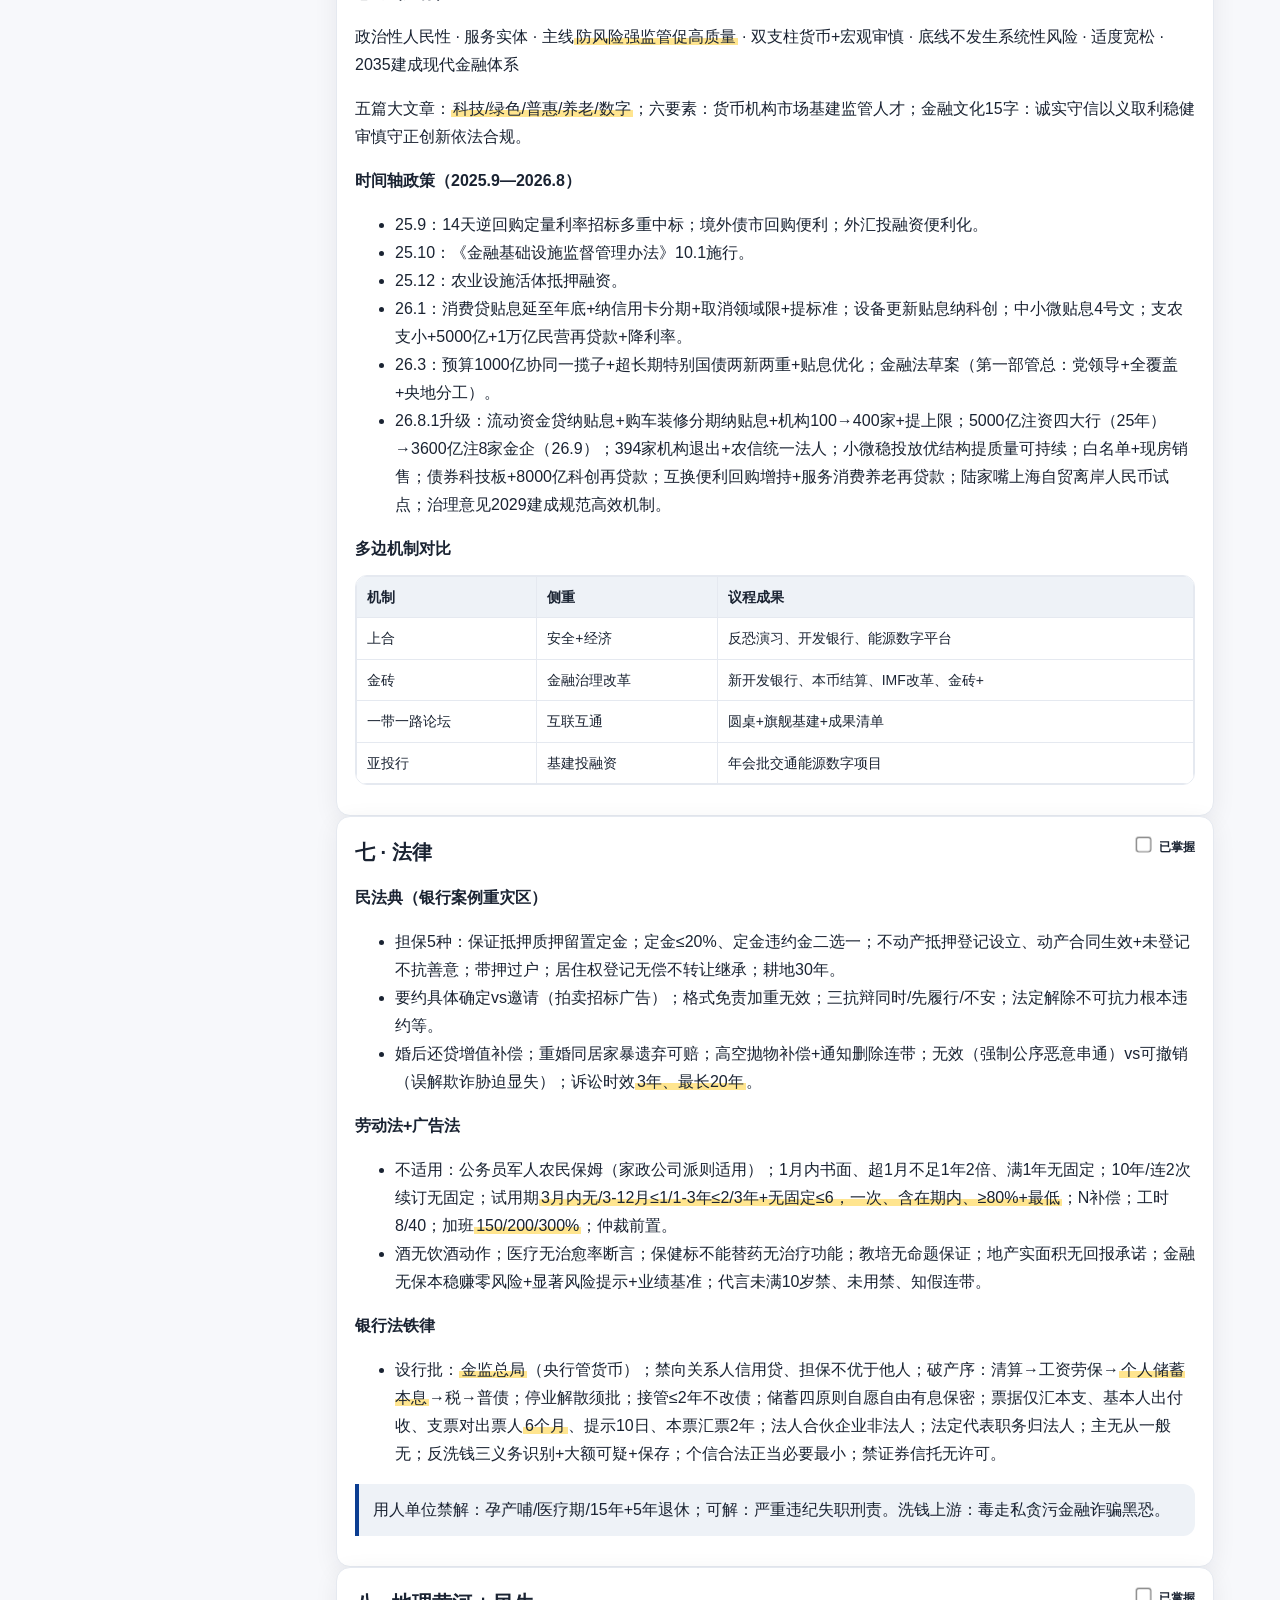
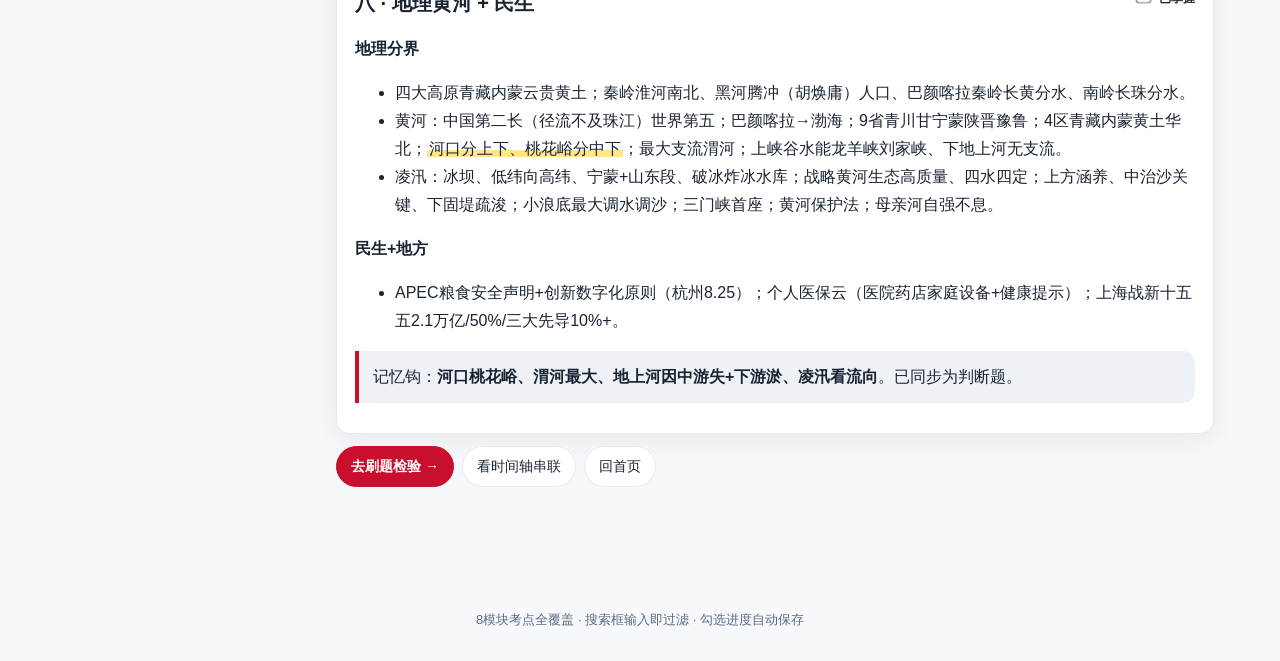
==== commit 7787c301: "Fix mobile topbar overflow, table scroll, flashcard height; expand quiz to 90" ====
--- a/modules.html
+++ b/modules.html
@@ -76,13 +76,13 @@
 <li>高质量共建一带一路，坚持共商共建共享。</li>
 <li>促进全球人工智能向上向善、造福人类。</li></ul>
 <h3>中国对外关系定位总表（2026最新）</h3>
-<table><tr><th>对象</th><th>定位</th><th>关键词</th></tr>
+<div class="table-wrap"><table><tr><th>对象</th><th>定位</th><th>关键词</th></tr>
 <tr><td>俄罗斯</td><td>新时代全面战略协作伙伴关系</td><td>层级最高；不结盟不对抗不针对第三方</td></tr>
 <tr><td>欧盟</td><td>全面战略伙伴关系</td><td>经贸+气候；平等对话抵制阵营对抗</td></tr>
 <tr><td>东盟</td><td>全面战略伙伴（命运共同体）</td><td>最大贸易伙伴；自贸区3.0；东盟中心地位</td></tr>
 <tr><td>美国</td><td>建设性战略稳定关系</td><td>2026确立；相互尊重和平共处合作共赢</td></tr>
 <tr><td>中东/阿盟</td><td>面向新时代的中阿命运共同体</td><td>能源压舱石；中立斡旋</td></tr>
-<tr><td>中亚五国</td><td>全天候战略伙伴/命运共同体</td><td>睦邻安邻富邻亲诚惠容；永久睦邻条约；中国—中亚精神</td></tr></table>
+<tr><td>中亚五国</td><td>全天候战略伙伴/命运共同体</td><td>睦邻安邻富邻亲诚惠容；永久睦邻条约；中国—中亚精神</td></tr></table></div>
 <p class="muted">中亚分层：哈/吉新时代全面战略伙伴；塔/土/乌全面战略伙伴。合作：三股势力+一带一路+管道铁路。中哈原油管道、中吉乌铁路、中亚天然气管道为标志。</p>
 </div>
 
@@ -144,12 +144,12 @@
 <li>最高理想共产主义；最大优势密切联系群众；第一要务发展；象征党徽党旗；最高机关全国代表大会+中央委员会；六职权听审议定改选。</li></ul></details>
 <details><summary>乡村振兴 + 涉农银行实务</summary>总目标农业农村现代化；总方针优先+四优先；20字方针（兴旺重点/宜居关键/文明保障/治理基础/富裕根本）；五大振兴；25/35/50三阶段；核心共同富裕；丰收节秋分/三权分置；普惠涉农不良容忍3%；现金流还款；信用档案；农行智慧三农头雁100万。</details>
 <details><summary>新年贺词 2025 vs 2026 对比</summary>
-<table><tr><th></th><th>2025贺词（回顾2024）</th><th>2026贺词（回顾2025）</th></tr>
+<div class="table-wrap"><table><tr><th></th><th>2025贺词（回顾2024）</th><th>2026贺词（回顾2025）</th></tr>
 <tr><td>总量</td><td>GDP超130万亿/粮1.4万亿斤</td><td>GDP140万亿/十四五收官/十五五开局</td></tr>
 <tr><td>科技</td><td>新能源车1000万辆/嫦娥六号月背/梦想号/深中通道</td><td>天问二号/电磁弹射航母/AI大模型芯片</td></tr>
 <tr><td>文化</td><td>麦积山/六尺巷传承</td><td>文博非遗热/悟空哪吒顶流</td></tr>
 <tr><td>外交</td><td>一带一路/中非峰会</td><td>全球治理倡议/上合天津峰会/海南封关</td></tr>
-<tr><td>金句</td><td>梦虽遥追则能达</td><td>山海寻梦不觉其远；小家热大家盛</td></tr></table>
+<tr><td>金句</td><td>梦虽遥追则能达</td><td>山海寻梦不觉其远；小家热大家盛</td></tr></table></div>
 <p class="muted">另：抗战胜利80周年+设台湾光复纪念日+两岸血浓于水统一大势。</p></details>
 <details><summary>国家战略 / 一带一路司法 / 75周年 / 精神谱系 / 社保 / 党规</summary>
 <ul><li>中国式现代化五特征；规划法定；创新核心第一动力；法治固稳利长远。</li>
@@ -173,11 +173,11 @@
 <li>26.3：预算1000亿协同一揽子+超长期特别国债两新两重+贴息优化；金融法草案（第一部管总：党领导+全覆盖+央地分工）。</li>
 <li>26.8.1升级：流动资金贷纳贴息+购车装修分期纳贴息+机构100→400家+提上限；5000亿注资四大行（25年）→3600亿注8家金企（26.9）；394家机构退出+农信统一法人；小微稳投放优结构提质量可持续；白名单+现房销售；债券科技板+8000亿科创再贷款；互换便利回购增持+服务消费养老再贷款；陆家嘴上海自贸离岸人民币试点；治理意见2029建成规范高效机制。</li></ul>
 <h3>多边机制对比</h3>
-<table><tr><th>机制</th><th>侧重</th><th>议程成果</th></tr>
+<div class="table-wrap"><table><tr><th>机制</th><th>侧重</th><th>议程成果</th></tr>
 <tr><td>上合</td><td>安全+经济</td><td>反恐演习、开发银行、能源数字平台</td></tr>
 <tr><td>金砖</td><td>金融治理改革</td><td>新开发银行、本币结算、IMF改革、金砖+</td></tr>
 <tr><td>一带一路论坛</td><td>互联互通</td><td>圆桌+旗舰基建+成果清单</td></tr>
-<tr><td>亚投行</td><td>基建投融资</td><td>年会批交通能源数字项目</td></tr></table>
+<tr><td>亚投行</td><td>基建投融资</td><td>年会批交通能源数字项目</td></tr></table></div>
 </div>
 
 <div class="card section searchable" id="m7">
@@ -205,7 +205,7 @@
 <div class="callout">记忆钩：<b>河口桃花峪、渭河最大、地上河因中游失+下游淤、凌汛看流向</b>。已同步为判断题。</div>
 </div>
 
-<div class="toolbar"><a href="quiz.html"><button class="btn primary">去刷题检验 →</button></a><a href="timeline.html"><button class="btn">看时间轴串联</button></a><a href="index.html"><button class="btn">回首页</button></a></div>
+<div class="toolbar"><a class="btn primary" href="quiz.html">去刷题检验 →</a><a class="btn" href="timeline.html">看时间轴串联</a><a class="btn" href="index.html">回首页</a></div>
 </main>
 </div>
 <button class="btn primary" id="toTop">↑ 回顶</button>
--- a/assets/css/style.css
+++ b/assets/css/style.css
@@ -23,9 +23,10 @@
 .spacer{flex:1}
 .searchbox{display:flex;align-items:center;gap:8px;background:var(--chip);border:1px solid var(--line);border-radius:999px;padding:6px 12px;min-width:200px}
 .searchbox input{border:0;background:transparent;outline:0;color:var(--text);width:100%;font-size:14px}
-.btn{border:1px solid var(--line);background:var(--card);color:var(--text);border-radius:999px;padding:7px 14px;cursor:pointer;font-size:14px}
+.btn{border:1px solid var(--line);background:var(--card);color:var(--text);border-radius:999px;padding:7px 14px;cursor:pointer;font-size:14px;text-decoration:none;display:inline-block}
 .btn.primary{background:var(--brand);border-color:var(--brand);color:#fff;font-weight:700}
 .btn.ghost{background:transparent}
+#menuBtn{display:none}
 .layout{max-width:1180px;margin:0 auto;padding:20px 16px 80px;display:grid;grid-template-columns:250px 1fr;gap:20px}
 .side{position:sticky;top:70px;align-self:start;background:var(--card);border:1px solid var(--line);border-radius:var(--radius);padding:14px;box-shadow:var(--shadow);max-height:calc(100vh - 90px);overflow:auto}
 .side h3{margin:6px 0 8px;font-size:13px;color:var(--muted);letter-spacing:.08em}
@@ -43,7 +44,7 @@
 .grid.c3{grid-template-columns:repeat(3,1fr)}
 .grid.c4{grid-template-columns:repeat(4,1fr)}
 @media(max-width:980px){.layout{grid-template-columns:1fr}.side{position:static;max-height:none}.grid.c3,.grid.c4{grid-template-columns:repeat(2,1fr)}}
-@media(max-width:640px){.grid.c2,.grid.c3,.grid.c4{grid-template-columns:1fr}.nav{display:none}.nav.open{display:flex;flex-basis:100%}.hero h1{font-size:22px}}
+@media(max-width:640px){.grid.c2,.grid.c3,.grid.c4{grid-template-columns:1fr}.nav{display:none}.nav.open{display:flex;flex-basis:100%}.hero h1{font-size:22px}#menuBtn{display:inline-block}.topbar-in{flex-wrap:wrap;row-gap:8px}.topbar-in .searchbox{order:5;flex:1 1 100%;min-width:0}.topbar-in .spacer{display:none}}
 .card{background:var(--card);border:1px solid var(--line);border-radius:var(--radius);padding:18px;box-shadow:var(--shadow)}
 .card h2{margin:0 0 8px;font-size:20px}
 .card h3{margin:14px 0 8px;font-size:16px}
@@ -53,6 +54,8 @@
 .chip.red{background:#fdecec;border-color:#f5c2c2;color:#a00}
 [data-theme="dark"] .chip.red{background:#3a1d22;color:#ffb4b4;border-color:#5a2a32}
 table{width:100%;border-collapse:collapse;font-size:14px;background:var(--card);border-radius:12px;overflow:hidden}
+.table-wrap{overflow-x:auto;margin:12px 0;border:1px solid var(--line);border-radius:12px;-webkit-overflow-scrolling:touch}
+.table-wrap table{margin:0;border:0;border-radius:0;min-width:520px}
 th,td{border:1px solid var(--line);padding:8px 10px;text-align:left;vertical-align:top}
 th{background:var(--chip)}
 .section{scroll-margin-top:80px}
@@ -77,10 +80,10 @@
 .ans{display:none;margin-top:8px;font-size:14px;background:var(--chip);border-radius:10px;padding:8px 10px}
 .quiz-q.show .ans{display:block}
 .flash-grid{display:grid;grid-template-columns:repeat(auto-fill,minmax(240px,1fr));gap:12px}
-.flash{perspective:1000px;cursor:pointer;min-height:170px}
-.flash-in{position:relative;width:100%;height:100%;min-height:170px;transform-style:preserve-3d;transition:transform .5s}
+.flash{perspective:1000px;cursor:pointer}
+.flash-in{display:grid;width:100%;min-height:170px;transform-style:preserve-3d;transition:transform .5s}
 .flash.flip .flash-in{transform:rotateY(180deg)}
-.face{position:absolute;inset:0;backface-visibility:hidden;border-radius:14px;padding:16px;border:1px solid var(--line);background:var(--card);box-shadow:var(--shadow);display:flex;flex-direction:column;justify-content:center}
+.face{grid-area:1/1;backface-visibility:hidden;-webkit-backface-visibility:hidden;border-radius:14px;padding:16px;border:1px solid var(--line);background:var(--card);box-shadow:var(--shadow);display:flex;flex-direction:column;justify-content:center}
 .face.back{transform:rotateY(180deg);background:linear-gradient(135deg,#0b3d91,#1a6ff5);color:#fff;border-color:transparent}
 .toolbar{display:flex;gap:8px;flex-wrap:wrap;align-items:center;margin:12px 0}
 .toc{display:grid;gap:10px}
